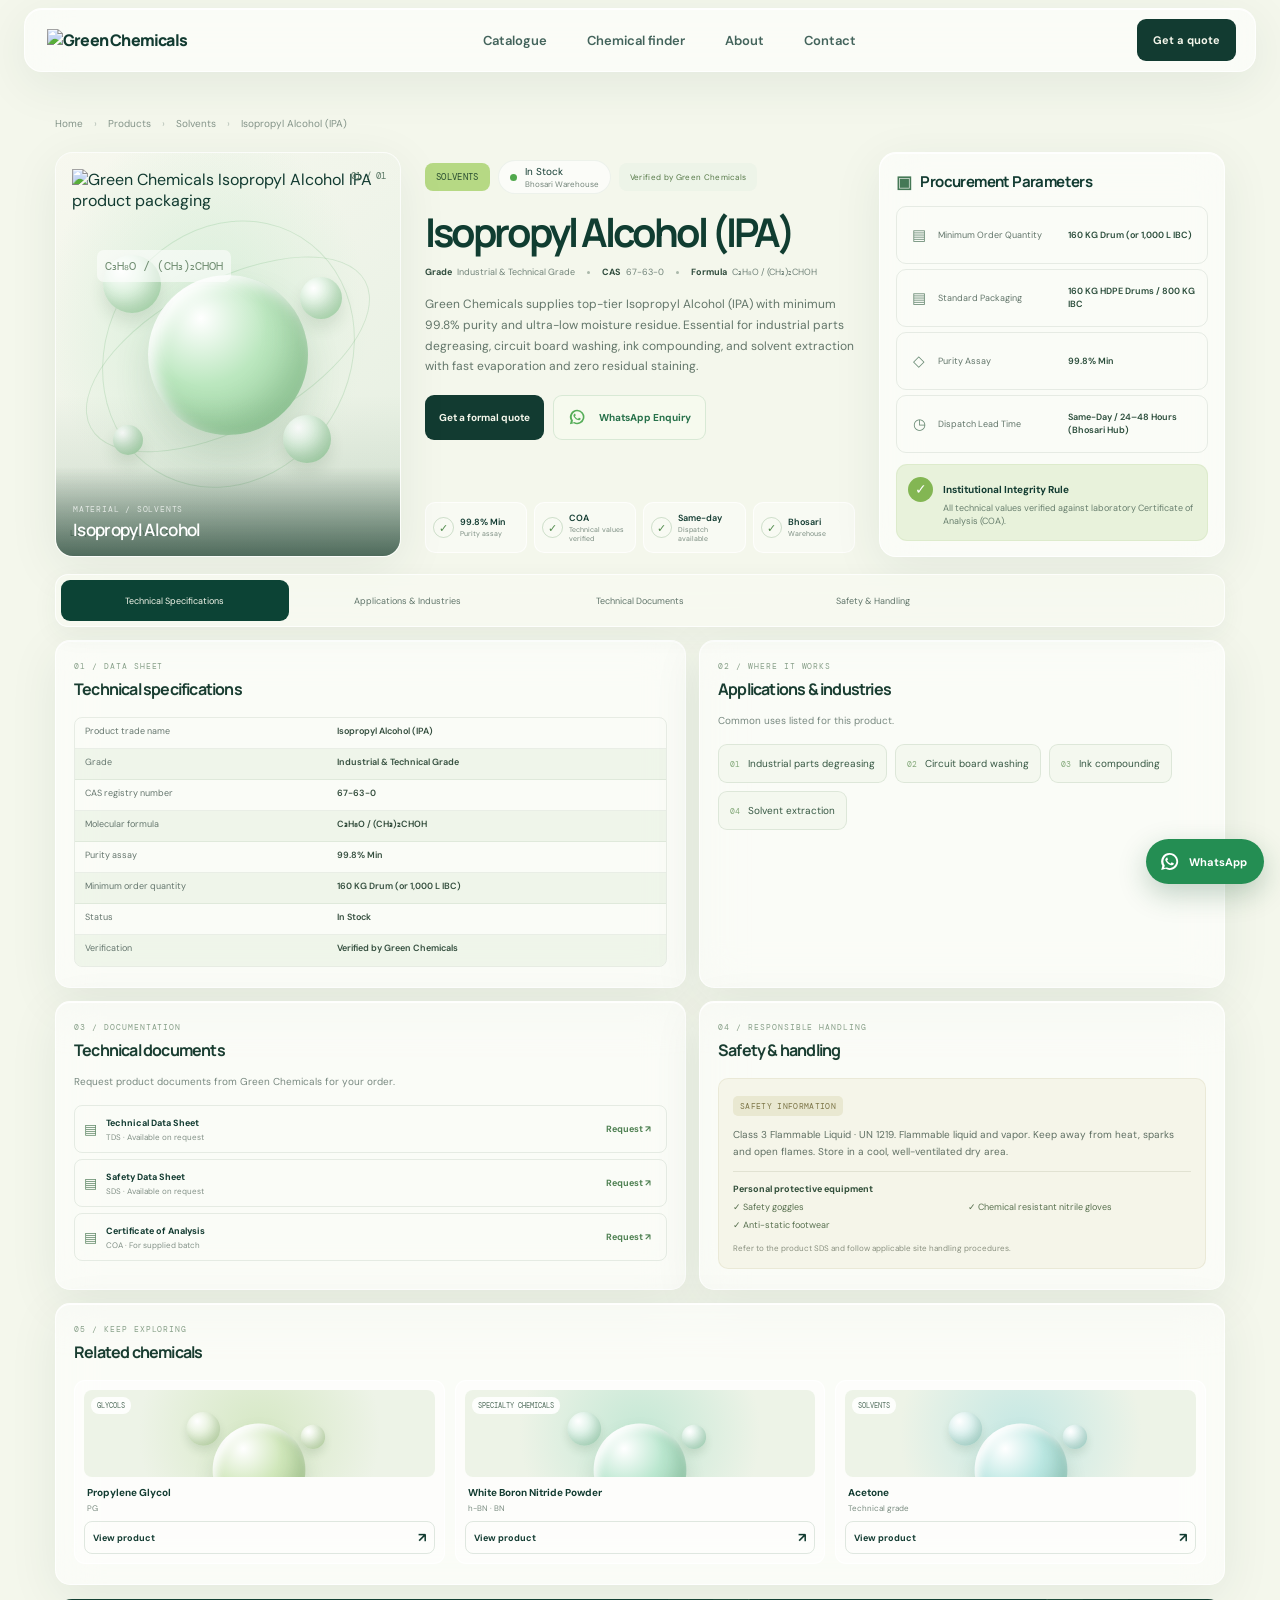
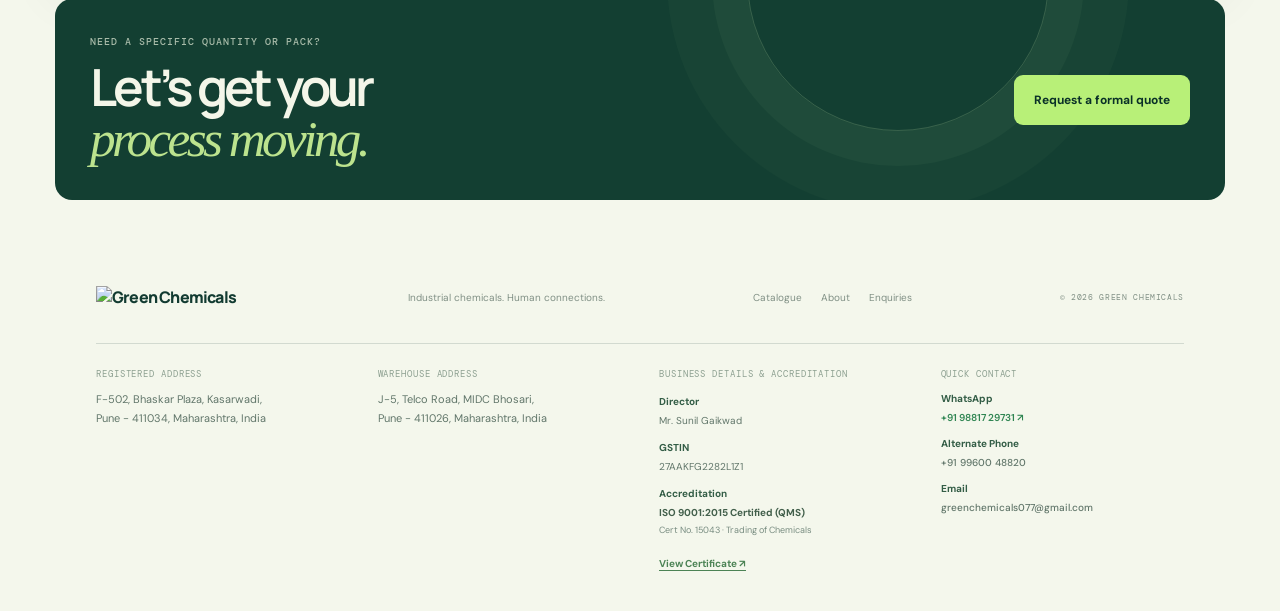
==== product.html @ 2d1a1e1d "Add files via upload" ====
<!doctype html>
<html lang="en">

<head>
  <meta charset="utf-8">
  <meta name="viewport" content="width=device-width, initial-scale=1">
  <meta name="theme-color" content="#f4f7ec">
  <meta name="color-scheme" content="light">
  <meta name="description" content="Request product specifications and a quotation from Green Chemicals.">
  <link rel="icon" type="image/png" href="assets/green-chemicals-g.png">
  <meta property="og:type" content="website">
  <meta property="og:site_name" content="Green Chemicals">
  <meta property="og:title" content="Green Chemicals — Product Details">
  <meta property="og:description" content="Request product specifications and a quotation from Green Chemicals.">
  <meta name="twitter:card" content="summary">
  <title>Green Chemicals — Product Details</title>
  <link rel="preconnect" href="https://fonts.googleapis.com">
  <link rel="preconnect" href="https://fonts.gstatic.com" crossorigin>
  <link
    href="https://fonts.googleapis.com/css2?family=DM+Mono:wght@400;500&family=DM+Sans:wght@400;500;600;700&family=Manrope:wght@400;500;600;700;800&display=swap"
    rel="stylesheet">
  <link rel="stylesheet" href="style.css?v=about-redesign-20261023">
  <link rel="stylesheet" href="product.css?v=about-redesign-20261023">
  <script src="products.js?v=product-photos-20261021" defer></script>
  <script src="script.js?v=about-redesign-20261023" defer></script>
  <script src="product-page.js?v=about-redesign-20261023" defer></script>
</head>

<body class="product-page">
  <div class="scroll-progress" aria-hidden="true"><span></span></div>
  <header class="site-header glass">
    <a class="brand" href="index.html#home" aria-label="Green Chemicals home"><img src="assets/green-chemicals-logo.png"
        alt="Green Chemicals"></a>
    <nav class="main-nav" aria-label="Main navigation"><a href="index.html#catalogue">Catalogue</a><a
        href="index.html#finder">Chemical finder</a><a href="index.html#about">About</a><a
        href="index.html#contact">Contact</a></nav>
    <button class="button button-dark nav-cta" data-quote>Get a quote </button><button class="menu-toggle"
      aria-label="Open menu" aria-expanded="false"><span></span><span></span></button>
  </header>
  <div class="nav-backdrop" hidden></div>

  <main class="product-main">
    <nav class="breadcrumbs" aria-label="Breadcrumb"><a href="index.html">Home</a><span>›</span><a
        href="index.html#catalogue">Products</a><span>›</span><span
        id="crumb-category">Chemicals</span><span>›</span><span id="crumb-name">Product</span></nav>

    <section class="product-hero" aria-labelledby="product-name">
      <div class="product-visual glass" id="product-visual">
        <div class="product-visual-glow"></div><img id="product-image" alt="Product packaging image" loading="eager" decoding="auto">
        <div class="visual-image-tag"><span class="visual-check">✓</span> GREEN CHEMICALS PRODUCT</div><span
          class="visual-index" id="visual-index">01 / 01</span>
        <div class="visual-caption"><span class="caption-kicker">MATERIAL / <span
              id="visual-category">SOLVENTS</span></span><strong id="visual-caption-name">Industrial chemical</strong>
        </div>
      </div>
      <div class="product-intro">
        <div class="product-badges"><span class="product-category" id="product-category">SOLVENTS</span><span
            class="product-status"><i></i><span id="product-status-text">In Stock</span><small
              id="product-warehouse">Bhosari Warehouse</small></span></div>
        <h1 id="product-name">Product name</h1>
        <div class="product-identifiers"><span><b>Grade</b><span id="product-grade">Available on
              request</span></span><i></i><span><b>CAS</b><span id="product-cas">Available on
              request</span></span><i></i><span><b>Formula</b><span id="product-formula">Available on
              request</span></span></div>
        <p class="product-description" id="product-description"></p>
        <div class="product-actions"><button class="button button-dark" data-quote data-quote-product>Get a formal quote
          </button><a class="button button-whatsapp" id="product-whatsapp" href="#" target="_blank"
            rel="noopener noreferrer"><svg viewBox="0 0 32 32" aria-hidden="true">
              <path
                d="M16 3.2A12.7 12.7 0 0 0 5.1 22.4L3.4 29l6.8-1.8A12.8 12.8 0 1 0 16 3.2Zm0 2.4a10.3 10.3 0 0 1 8.6 15.9 10.2 10.2 0 0 1-12.3 3.8l-.6-.3-3.9 1 1-3.8-.4-.7A10.3 10.3 0 0 1 16 5.6Zm-4.4 5.1c-.3 0-.7.1-.9.4-.3.3-1.1 1-1.1 2.4s1.1 2.7 1.3 2.9c.2.2 2.2 3.4 5.4 4.6 2.7 1 3.3.8 3.9.7.6-.1 1.9-.8 2.1-1.5.3-.7.3-1.3.2-1.5-.1-.1-.3-.2-.7-.4l-2-.9c-.3-.1-.5-.2-.8.2-.2.4-.9 1.1-1.1 1.3-.2.2-.4.3-.7.1-.4-.2-1.5-.6-2.8-1.8-1-.9-1.7-2-1.9-2.3-.2-.4 0-.5.2-.7l.5-.6c.2-.2.2-.4.4-.6.1-.2 0-.4 0-.6l-.9-2.1c-.2-.5-.5-.7-.9-.7h-.1Z" />
            </svg> WhatsApp Enquiry </a></div>
        <div class="product-highlights" id="product-highlights"></div>
      </div>
      <aside class="procurement-card glass">
        <h2><span class="card-heading-icon">▣</span> Procurement Parameters</h2>
        <div class="parameter-list">
          <div class="parameter-row"><span class="parameter-icon">▤</span><span>Minimum Order Quantity</span><strong
              id="product-moq"></strong></div>
          <div class="parameter-row"><span class="parameter-icon">▤</span><span>Standard Packaging</span><strong
              id="product-packaging-summary"></strong></div>
          <div class="parameter-row"><span class="parameter-icon">◇</span><span>Purity Assay</span><strong
              id="product-purity"></strong></div>
          <div class="parameter-row"><span class="parameter-icon">◷</span><span>Dispatch Lead Time</span><strong
              id="product-dispatch"></strong></div>
        </div>
        <div class="integrity-card"><span class="integrity-icon">✓</span>
          <div><strong>Institutional Integrity Rule</strong>
            <p id="product-integrity"></p>
          </div>
        </div>
      </aside>
    </section>

    <div class="product-highlights-mobile" id="product-highlights-mobile"></div>
    <nav class="technical-nav" aria-label="Product information sections"><a class="active"
        href="#specifications">Technical Specifications</a><a href="#applications">Applications &amp; Industries</a><a
        href="#documents">Technical Documents</a><a href="#safety">Safety &amp; Handling</a></nav>

    <div class="product-detail-grid">
      <section class="detail-panel glass" id="specifications">
        <div class="detail-title"><span>01 / DATA SHEET</span>
          <h2>Technical specifications</h2>
        </div>
        <div class="spec-table" id="spec-table"></div>
      </section>
      <section class="detail-panel glass" id="applications">
        <div class="detail-title"><span>02 / WHERE IT WORKS</span>
          <h2>Applications &amp; industries</h2>
        </div>
        <p class="detail-lead">Common uses listed for this product.</p>
        <div class="application-tags" id="product-applications"></div>
      </section>
      <section class="detail-panel glass" id="documents">
        <div class="detail-title"><span>03 / DOCUMENTATION</span>
          <h2>Technical documents</h2>
        </div>
        <p class="detail-lead">Request product documents from Green Chemicals for your order.</p>
        <div class="document-list">
          <div><span class="document-icon">▤</span><span><b>Technical Data Sheet</b><small>TDS · Available on
                request</small></span><button data-quote data-quote-product>Request ↗</button></div>
          <div><span class="document-icon">▤</span><span><b>Safety Data Sheet</b><small>SDS · Available on
                request</small></span><button data-quote data-quote-product>Request ↗</button></div>
          <div><span class="document-icon">▤</span><span><b>Certificate of Analysis</b><small>COA · For supplied
                batch</small></span><button data-quote data-quote-product>Request ↗</button></div>
        </div>
      </section>
      <section class="detail-panel safety-panel glass" id="safety">
        <div class="detail-title"><span>04 / RESPONSIBLE HANDLING</span>
          <h2>Safety &amp; handling</h2>
        </div>
        <div class="safety-content"><span class="safety-badge">SAFETY INFORMATION</span>
          <p id="product-safety"></p>
          <div id="product-ppe" class="ppe-list"></div><small>Refer to the product SDS and follow applicable site
            handling procedures.</small>
        </div>
      </section>
      <section class="related-panel glass">
        <div class="detail-title"><span>05 / KEEP EXPLORING</span>
          <h2>Related chemicals</h2>
        </div>
        <div class="related-grid" id="related-products"></div>
      </section>
    </div>
    <section class="product-final-cta">
      <div>
        <p class="eyebrow eyebrow-light">NEED A SPECIFIC QUANTITY OR PACK?</p>
        <h2>Let’s get your<br><em>process moving.</em></h2>
      </div><button class="button button-lime" data-quote data-quote-product>Request a formal quote </button>
    </section>
  </main>

  <footer class="site-footer">
    <div class="footer-top"><a class="brand" href="index.html#home" aria-label="Green Chemicals home"><img
          src="assets/green-chemicals-logo.png" alt="Green Chemicals"></a><span class="footer-line">Industrial
        chemicals. Human connections.</span>
      <div class="footer-links"><a href="index.html#catalogue">Catalogue</a><a href="index.html#about">About</a><a
          href="index.html#contact">Enquiries</a></div><span class="copyright">© 2026 GREEN CHEMICALS</span>
    </div>
    <div class="footer-details">
      <div class="footer-address-column"><span class="footer-label">REGISTERED ADDRESS</span>
        <address>F-502, Bhaskar Plaza, Kasarwadi,<br>Pune - 411034, Maharashtra, India</address>
      </div>
      <div class="footer-address-column"><span class="footer-label">WAREHOUSE ADDRESS</span>
        <address>J-5, Telco Road, MIDC Bhosari,<br>Pune - 411026, Maharashtra, India</address>
      </div>
      <div class="footer-business-column"><span class="footer-label">BUSINESS DETAILS &amp; ACCREDITATION</span>
        <div class="footer-info-group"><b>Director</b><span>Mr. Sunil Gaikwad</span></div>
        <div class="footer-info-group"><b>GSTIN</b><span>27AAKFG2282L1Z1</span></div>
        <div class="footer-info-group footer-accreditation"><b>Accreditation</b><strong>ISO 9001:2015 Certified (QMS)</strong><span>Cert No. 15043 · Trading of Chemicals</span><button type="button" class="footer-cert-link" data-view-cert>View Certificate ↗</button></div>
      </div>
      <div class="footer-contact"><span class="footer-label">QUICK CONTACT</span>
        <div class="footer-contact-list">
          <p><b>WhatsApp</b><a href="https://wa.me/919881729731" target="_blank" rel="noopener noreferrer">+91 98817 29731 ↗</a></p>
          <p><b>Alternate Phone</b><a href="tel:+919960048820">+91 99600 48820</a></p>
          <p><b>Email</b><a href="mailto:greenchemicals077@gmail.com">greenchemicals077@gmail.com</a></p>
        </div>
      </div>
    </div>
  </footer>

  <dialog class="quote-dialog glass" id="quote-dialog" aria-labelledby="dialog-title"><button class="dialog-close"
      aria-label="Close enquiry form">×</button>
    <div class="dialog-head">
      <p class="eyebrow"><span>GREEN CHEMICALS · ENQUIRY</span></p>
      <h2 id="dialog-title">Tell us what<br><em>you need.</em></h2>
      <p>Share your contact details and we’ll help with your enquiry.</p>
    </div>
    <form id="quote-form" novalidate>
      <div class="form-row">
        <label>Full name<input name="name" autocomplete="name" placeholder="Your name"></label>
        <label>Company name<input name="company" autocomplete="organization" placeholder="Company (optional)"></label>
      </div>
      <div class="form-row">
        <label><span>Phone Number <span class="required-star" aria-hidden="true">*</span></span><input id="quote-phone" name="phone" type="tel" autocomplete="tel" inputmode="tel" placeholder="+91 98765 43210" required aria-describedby="phone-error"></label>
        <label>Email Address<input id="quote-email" name="email" type="email" autocomplete="email" placeholder="you@company.com"></label>
      </div>
      <p class="field-error" id="phone-error" aria-live="polite"></p>
      <label for="quote-product">Product / Chemical Name</label>
      <select name="product" id="quote-product">
        <option value="">Choose a product (optional)</option>
        <option value="__other__">Other — write your product</option>
      </select>
      <input name="product_other" id="quote-product-other" placeholder="Enter product name" autocomplete="off" aria-label="Enter product name" hidden disabled>
      <div class="form-row">
        <label>Required quantity<input name="quantity" placeholder="e.g. 500 kg"></label>
        <label>Packaging<input name="packaging" placeholder="e.g. HDPE drum"></label>
      </div>
      <label>Delivery location<input name="location" autocomplete="address-level2" placeholder="City, state"></label>
      <label>Enquiry message<textarea name="message" rows="3" placeholder="Tell us a little about what you need (optional)"></textarea></label>
      <button class="button button-dark submit-button" type="submit">Show send options <span>→</span></button>
      <p class="form-note">Only your phone number is required. Your details stay in this form until you choose how to send them.</p>
    </form>
    <section class="quote-ready" id="quote-ready" aria-live="polite" hidden>
      <div class="quote-ready-heading"><span class="quote-ready-mark" aria-hidden="true">↗</span><div><h3 tabindex="-1">Your enquiry is prepared</h3><p>Review your message, then choose how to send it.</p></div></div>
      <textarea readonly id="enquiry-output" aria-label="Prepared enquiry message"></textarea>
      <div class="quote-send-options">
        <a class="copy-whatsapp" id="send-whatsapp" hidden target="_blank" rel="noopener noreferrer">Send via WhatsApp ↗</a>
        <a class="send-email" id="send-email">Send via Email ↗</a>
      </div>
      <p class="delivery-note">WhatsApp opens a chat with Green Chemicals and your message filled in. Email opens a draft to greenchemicals077@gmail.com. Review and press Send in the app to deliver.</p>
      <div class="quote-ready-actions"><button class="quote-edit" type="button" data-quote-edit>Edit enquiry</button><button class="copy-enquiry" id="copy-enquiry" type="button">Copy message</button></div>
      <span class="copy-confirm" aria-live="polite"></span>
      <p class="quote-delivery-error" role="alert" hidden></p>
    </section>
  </dialog>
  <div class="dialog-backdrop" hidden></div>
  <a class="whatsapp-float" data-whatsapp href="#" aria-label="Contact Green Chemicals on WhatsApp"><svg
      viewBox="0 0 32 32" aria-hidden="true">
      <path
        d="M16 3.2A12.7 12.7 0 0 0 5.1 22.4L3.4 29l6.8-1.8A12.8 12.8 0 1 0 16 3.2Zm0 2.4a10.3 10.3 0 0 1 8.6 15.9 10.2 10.2 0 0 1-12.3 3.8l-.6-.3-3.9 1 1-3.8-.4-.7A10.3 10.3 0 0 1 16 5.6Zm-4.4 5.1c-.3 0-.7.1-.9.4-.3.3-1.1 1-1.1 2.4s1.1 2.7 1.3 2.9c.2.2 2.2 3.4 5.4 4.6 2.7 1 3.3.8 3.9.7.6-.1 1.9-.8 2.1-1.5.3-.7.3-1.3.2-1.5-.1-.1-.3-.2-.7-.4l-2-.9c-.3-.1-.5-.2-.8.2-.2.4-.9 1.1-1.1 1.3-.2.2-.4.3-.7.1-.4-.2-1.5-.6-2.8-1.8-1-.9-1.7-2-1.9-2.3-.2-.4 0-.5.2-.7l.5-.6c.2-.2.2-.4.4-.6.1-.2 0-.4 0-.6l-.9-2.1c-.2-.5-.5-.7-.9-.7h-.1Z" />
    </svg><span>WhatsApp</span></a>

  <!-- ISO 9001:2015 Certificate Modal -->
  <dialog class="cert-dialog glass" id="iso-dialog" aria-labelledby="cert-dialog-title">
    <button type="button" class="dialog-close cert-close" aria-label="Close certificate modal" data-close-cert>×</button>
    <div class="cert-dialog-head">
      <div>
        <p class="eyebrow"><span>QUALITY MANAGEMENT SYSTEM</span></p>
        <h3 id="cert-dialog-title">ISO 9001:2015 Certificate</h3>
        <p>Certificate No. 15043 · Issued to GREEN CHEMICALS for Trading of Chemicals</p>
      </div>
    </div>
    <img class="cert-preview-img" src="assets/iso-9001-certificate.png" alt="Green Chemicals ISO 9001:2015 Certificate of Registration">
    <div class="cert-dialog-actions">
      <a class="button button-dark" href="assets/iso-9001-certificate.pdf" target="_blank" download="Green-Chemicals-ISO-9001-Certificate.pdf">Download Certificate PDF ↗</a>
      <button class="button button-glass cert-close" type="button" data-close-cert>Close</button>
    </div>
  </dialog>
  <div class="cert-backdrop dialog-backdrop" hidden></div>
</body>

</html>
---- style.css ----
:root{color-scheme:light;--ink:#123b31;--ink-deep:#0a3028;--leaf:#b8f078;--mint:#d8f3df;--paper:#f4f7ec;--paper-2:#eef2e5;--muted:#718178;--line:rgba(18,59,49,.15);--display:'Manrope',sans-serif;--body:'DM Sans',sans-serif;--mono:'DM Mono',monospace;--ease:cubic-bezier(.2,.75,.25,1)}
*{box-sizing:border-box}html{scroll-behavior:smooth;scroll-padding-top:90px}body{margin:0;background:var(--paper);color:var(--ink);font-family:var(--body);-webkit-font-smoothing:antialiased;overflow-x:hidden}button,a,input,textarea{font:inherit}button{color:inherit}a{color:inherit;text-decoration:none}::selection{background:#c1ee8a;color:var(--ink-deep)}.glass{background:rgba(255,255,255,.56);border:1px solid rgba(255,255,255,.8);box-shadow:0 12px 50px rgba(28,68,52,.08),inset 0 1px 0 rgba(255,255,255,.9);backdrop-filter:blur(22px);-webkit-backdrop-filter:blur(22px)}.scroll-progress{position:fixed;z-index:1000;top:0;left:0;width:100%;height:3px}.scroll-progress span{display:block;width:0;height:100%;background:#85bf56;box-shadow:0 0 12px #b8f078;transform-origin:left}
.site-header{position:fixed;z-index:100;top:14px;left:50%;transform:translateX(-50%);width:min(1320px,calc(100% - 48px));height:64px;border-radius:18px;padding:0 19px 0 22px;display:flex;align-items:center;justify-content:space-between;transition:top .35s var(--ease),background .35s}.site-header.scrolled{top:8px;background:rgba(248,250,241,.86)}.brand{display:inline-flex;align-items:center;gap:10px;font:800 16px var(--display);letter-spacing:-.8px}.brand-light{font-weight:500;opacity:.62}.brand-mark{width:23px;height:25px;display:flex;align-items:center;gap:2px;transform:skew(-14deg)}.brand-mark i{display:block;width:5px;border-radius:5px;background:#87bd59}.brand-mark i:nth-child(1){height:13px;margin-top:8px}.brand-mark i:nth-child(2){height:22px}.brand-mark i:nth-child(3){height:16px;margin-top:5px}.main-nav{display:flex;gap:8px;align-items:center;font-size:13px;font-weight:600}.main-nav a{opacity:.8;color:#153d34;padding:7px 16px;border-radius:999px;transition:all .2s var(--ease);text-decoration:none}.main-nav a:hover{opacity:1;color:#0b3d32;background:rgba(232,241,226,.45)}.main-nav a.active{opacity:1;background:#e8f1e2;color:#1d6848;font-weight:700}.button{border:0;display:inline-flex;align-items:center;justify-content:center;gap:28px;min-height:50px;padding:0 20px;border-radius:9px;font-size:12px;font-weight:700;cursor:pointer;transition:transform .25s var(--ease),box-shadow .25s,background .25s}.button:hover{transform:translateY(-3px);box-shadow:0 12px 24px rgba(8,42,32,.17)}.button span{font-size:17px;font-weight:400}.button-dark{background:var(--ink);color:#f5f7ec}.button-dark:hover{background:#194d3e}.nav-cta{min-height:42px;padding:0 16px;gap:17px;font-size:11px}.button-glass{background:rgba(255,255,255,.45);border:1px solid rgba(255,255,255,.8);backdrop-filter:blur(12px)}.button-lime{background:var(--leaf);color:var(--ink-deep)}.button-lime:hover{background:#c9f590}.menu-toggle{display:none;background:none;border:0}
.hero{position:relative;min-height:760px;height:min(890px,100svh);padding:150px max(calc((100vw - 1320px)/2),7.5vw) 56px;overflow:hidden;display:flex;align-items:center}.hero-copy{position:relative;z-index:4;width:57%;padding-bottom:24px}.eyebrow{font:500 10px var(--mono);letter-spacing:.1em;display:flex;align-items:center;gap:10px;margin:0 0 28px;color:#648073}.eyebrow>span:first-child:not(.status-dot){color:#a1b39f}.status-dot{display:inline-block;width:7px;height:7px;background:#80b84f;border-radius:50%;box-shadow:0 0 0 4px rgba(128,184,79,.15);animation:pulse 2s infinite}.hero h1{font:700 clamp(72px,10vw,146px)/.84 var(--display);letter-spacing:-.095em;margin:0 0 27px;position:relative;z-index:2}.hero h1 .headline-second{display:inline-block;margin-left:9.3vw}.hero h1 em,.section-heading h2 em,.finder h2 em,.quote-banner h2 em,.dialog-head h2 em{font-family:Georgia,serif;font-weight:400;letter-spacing:-.095em}.hero h1 em{color:#79a958}.hero-intro{font-size:15px;line-height:1.65;color:#53685c;max-width:350px;margin:0 0 26px 10vw}.hero-actions{display:flex;gap:11px;margin-left:10vw}.hero-foot{position:absolute;top:calc(100% + 44px);left:0;width:100%;display:flex;justify-content:space-between;border-top:1px solid var(--line);padding-top:13px;font:9px var(--mono);letter-spacing:.07em;color:#71867b}.hero-art{position:absolute;z-index:1;right:2.3%;top:8%;width:52%;height:90%;pointer-events:none}.hero-wash{position:absolute;border-radius:50%;filter:blur(2px);pointer-events:none}.wash-one{width:700px;height:700px;right:-2%;top:2%;background:radial-gradient(circle at 35% 35%,rgba(211,241,174,.82),rgba(202,237,214,.55) 42%,rgba(244,247,236,0) 72%)}.wash-two{width:420px;height:420px;right:23%;top:20%;background:radial-gradient(circle,rgba(246,247,205,.8),rgba(244,247,236,0) 68%);animation:breathe 7s ease-in-out infinite alternate}.orbit{position:absolute;border:1px solid rgba(36,110,74,.19);border-radius:50%;left:51%;top:48%;transform:translate(-50%,-50%) rotate(-22deg)}.orbit-a{width:490px;height:198px;animation:orbit 18s linear infinite}.orbit-b{width:410px;height:300px;transform:translate(-50%,-50%) rotate(55deg);animation:orbit 24s linear infinite reverse}.orbit-c{width:290px;height:290px;transform:translate(-50%,-50%);border-style:dashed;animation:orbit 40s linear infinite}.molecule{position:absolute;left:51%;top:48%;transform:translate(-50%,-50%);width:290px;height:290px}.atom{position:absolute;display:block;border-radius:50%;box-shadow:inset -12px -16px 28px rgba(36,92,54,.14),inset 8px 9px 16px rgba(255,255,255,.96),0 18px 35px rgba(56,110,67,.13);background:linear-gradient(135deg,rgba(255,255,255,.93),rgba(188,228,172,.61))}.atom-large{width:152px;height:152px;left:67px;top:68px;background:radial-gradient(circle at 30% 26%,#fff 0,#edf6df 24%,#a9d187 85%)}.atom-mid{width:73px;height:73px;left:0;top:8px;background:linear-gradient(140deg,#fff,#c9ebd1 80%)}.atom-small{width:47px;height:47px;right:0;bottom:27px;background:linear-gradient(135deg,#fff,#dbecad 82%)}.bond{position:absolute;height:10px;transform-origin:left center;border-radius:99px;background:linear-gradient(90deg,rgba(110,166,111,.24),rgba(255,255,255,.8),rgba(110,166,111,.15));box-shadow:0 2px 5px rgba(42,89,57,.08);z-index:-1}.bond-one{width:115px;left:53px;top:66px;transform:rotate(34deg)}.bond-two{width:112px;left:177px;top:180px;transform:rotate(-39deg)}.molecule-side{left:85%;top:29%;transform:scale(.48);opacity:.63;animation:float 8s ease-in-out infinite}.hero-glass-label{position:absolute;left:10%;bottom:18%;z-index:4;display:flex;align-items:center;gap:13px;padding:13px 17px;border-radius:13px;min-width:215px;animation:float 7s ease-in-out infinite}.label-icon{width:32px;height:32px;border-radius:10px;display:grid;place-items:center;background:#dbefc3;color:#64934e;font-size:18px}.hero-glass-label b,.hero-glass-label small{display:block}.hero-glass-label b{font-size:11px}.hero-glass-label small{font-size:10px;color:#799083;margin-top:3px}.label-arrow{margin-left:auto;font-size:17px}.hero-index{position:absolute;right:12%;bottom:13%;font:11px var(--mono)}.hero-index span{color:#91a399}.scroll-cue{position:absolute;z-index:3;bottom:0;left:7.5%;display:flex;align-items:center;gap:11px;font:9px var(--mono);letter-spacing:.08em;color:#71867b}.scroll-line{width:34px;height:1px;background:#78927f;position:relative;overflow:hidden}.scroll-line:after{content:'';position:absolute;inset:0;background:#b8f078;animation:slide 1.7s infinite}.hero-orbit-text{position:absolute;z-index:3;right:5%;top:13%;font:9px/1.8 var(--mono);letter-spacing:.14em;text-align:right;color:#7c9786;opacity:.6}
.trust-strip{min-height:140px;background:#e8eee0;display:flex;align-items:center;justify-content:space-between;padding:24px max(calc((100vw - 1320px)/2),7.5vw);gap:30px;position:relative;z-index:4}.trust-label,.trust-stat small{font:9px/1.6 var(--mono);letter-spacing:.07em}.trust-label{color:#476657}.trust-label span{color:#99aa9c}.trust-stat{display:flex;flex-direction:column;gap:4px}.trust-stat strong{font:700 26px var(--display);letter-spacing:-1.5px}.trust-stat strong span{color:#83b55d}.trust-stat small{color:#7e9385}.trust-note{font:600 17px/1.25 var(--display);color:#3f5c49;letter-spacing:-.03em;transform:none}.trust-note span,.trust-note i{font-style:normal;color:#6b9a4c;font-weight:700}
.section-pad{padding:120px max(calc((100vw - 1320px)/2),7.5vw)}.catalogue{position:relative}.section-heading{display:flex;align-items:flex-end;justify-content:space-between;gap:32px;margin-bottom:48px}.section-heading .eyebrow{margin-bottom:21px}.about-copy .eyebrow{margin:0 0 12px;font:700 14px/1.4 var(--body);letter-spacing:.015em;color:#617969}.section-heading .eyebrow span,.about-copy .eyebrow span,.finder .eyebrow span,.quote-banner .eyebrow span{color:#9bad9e}.section-heading h2,.finder h2,.quote-banner h2{font:650 clamp(50px,6vw,82px)/.93 var(--display);letter-spacing:-.075em;margin:0}.section-heading h2 em{color:#79a958}.section-aside{max-width:520px;color:#6b7c70;font-size:13.5px;line-height:1.65;margin:0 0 4px 0}.catalogue-tools{display:flex;flex-direction:column;gap:23px;margin-bottom:26px}.search-box{height:48px;max-width:440px;width:100%;border-radius:11px;display:flex;align-items:center;gap:12px;padding:0 14px;color:#829487}.search-box>span{font-size:23px;line-height:1}.search-box input{border:0;background:none;outline:none;flex:1;min-width:0;color:var(--ink);font-size:12px}.search-box input::placeholder{color:#95a49a}.search-box kbd{font:10px var(--mono);padding:4px 7px;border:1px solid var(--line);border-radius:4px}.filter-chips{display:flex;gap:7px;flex-wrap:wrap}.chip{border:1px solid var(--line);background:transparent;border-radius:99px;padding:9px 14px;font-size:10px;color:#65796e;cursor:pointer;transition:.2s}.chip:hover,.chip.active{background:var(--ink);color:#f4f7ec;border-color:var(--ink)}.chip span{color:#a6d17c;margin-left:4px}.product-grid{display:grid;grid-template-columns:repeat(4,1fr);gap:14px}.product-card{--hue:106;position:relative;min-height:310px;padding:15px 16px 16px;border-radius:14px;background:rgba(255,255,255,.62);border:1px solid rgba(255,255,255,.9);box-shadow:0 7px 25px rgba(36,65,48,.035);overflow:hidden;display:flex;flex-direction:column;transition:transform .45s var(--ease),box-shadow .4s,border-color .4s;isolation:isolate}.product-card:hover{transform:translateY(-7px) rotateX(1deg);box-shadow:0 22px 44px rgba(37,78,48,.13);border-color:rgba(146,192,119,.65)}.card-art{position:relative;flex:1;min-height:175px;margin:-2px -3px 12px;border-radius:10px;overflow:hidden;background:radial-gradient(ellipse at 46% 42%,hsl(var(--hue) 55% 89%),transparent 64%),linear-gradient(150deg,#f8f9f1,#e8f0df)}.card-art:before,.card-art:after{content:'';position:absolute;border:1px solid hsla(var(--hue),32%,52%,.21);border-radius:50%;left:50%;top:50%;transform:translate(-50%,-50%) rotate(-27deg)}.card-art:before{width:195px;height:78px}.card-art:after{width:150px;height:150px;transform:translate(-50%,-50%) rotate(24deg)}.art-orb{position:absolute;width:74px;height:74px;left:calc(50% - 37px);top:calc(50% - 37px);border-radius:50%;background:radial-gradient(circle at 34% 29%,#fff 1%,hsla(var(--hue),54%,83%,.94) 37%,hsla(var(--hue),39%,63%,.48) 100%);box-shadow:inset -9px -13px 20px rgba(40,80,51,.11),inset 7px 7px 14px rgba(255,255,255,.96),0 14px 25px hsla(var(--hue),35%,45%,.14);transition:transform .65s var(--ease)}.product-card:hover .art-orb{transform:scale(1.23) translateY(-5px)}.art-orb.orb-2{width:39px;height:39px;left:calc(50% + 28px);top:calc(50% - 52px);opacity:.72}.art-orb.orb-3{width:25px;height:25px;left:calc(50% - 51px);top:calc(50% + 31px);opacity:.65}.card-number{position:absolute;top:12px;left:13px;font:9px var(--mono);color:#82978a;z-index:2}.card-category{position:absolute;right:11px;top:11px;z-index:2;font:8px var(--mono);color:#708578;border:1px solid rgba(60,95,70,.14);background:rgba(255,255,255,.5);padding:5px 7px;border-radius:99px}.product-card h3{font:650 15px/1.2 var(--display);letter-spacing:-.04em;margin:0 0 4px}.product-card .product-alias{font:10px var(--mono);color:#84958a;margin-bottom:9px}.card-bottom{display:flex;justify-content:space-between;align-items:center}.card-supply{font-size:9px;color:#84958a}.card-quote{font-size:10px;color:#487652;font-weight:700;border:0;background:transparent;padding:8px 0 8px 8px;cursor:pointer}.card-quote span{font-size:14px;margin-left:6px}.empty-state{grid-column:1/-1;padding:60px;text-align:center;color:#738378}.catalogue-bottom{display:flex;justify-content:space-between;padding-top:22px;margin-top:20px;border-top:1px solid var(--line);font:10px var(--mono);color:#829187}.text-link{border:0;background:none;padding:0;color:#4c8355;font-weight:700;cursor:pointer}.text-link i{font-style:normal;margin-left:8px}
.finder{position:relative;overflow:hidden;background:var(--ink-deep);color:#f3f5e9;min-height:565px;padding-top:93px;padding-bottom:70px}.finder-content{position:relative;z-index:2}.eyebrow-light{color:#a8bba9}.finder-grid{display:grid;grid-template-columns:1fr 1fr;gap:12%;align-items:center}.finder h2{font-size:clamp(54px,7vw,88px)}.finder h2 em{color:var(--leaf)}.finder-lead{font-size:13px;line-height:1.65;color:#b7c8b8;max-width:315px;margin:24px 0 25px}.application-list{padding-top:15px}.mono-label{font:9px var(--mono);letter-spacing:.12em;color:#9bb19e;margin:0 0 14px}.application-list button{width:100%;display:flex;align-items:center;gap:17px;text-align:left;background:none;border:0;border-bottom:1px solid rgba(230,245,223,.16);color:#eff4e8;padding:14px 1px;font:500 15px var(--display);cursor:pointer;transition:padding .3s var(--ease),color .3s}.application-list button:hover{padding-left:11px;color:var(--leaf)}.application-list button span{font:9px var(--mono);color:#88a88b}.application-list button b{margin-left:auto;font-weight:400;font-size:17px;color:#a9bd9e}.finder-orb{position:absolute;border-radius:50%;pointer-events:none}.orb-a{width:660px;height:660px;right:-14%;top:-47%;background:radial-gradient(circle at 32% 38%,rgba(119,165,80,.28),rgba(82,136,83,.08) 45%,transparent 68%);border:1px solid rgba(190,221,175,.13);box-shadow:inset 0 0 90px rgba(158,201,126,.07)}.orb-b{width:350px;height:350px;left:-10%;bottom:-45%;border:1px solid rgba(190,221,175,.13);box-shadow:0 0 0 40px rgba(190,221,175,.025),0 0 0 90px rgba(190,221,175,.02)}.finder-bottom,.banner-footer{position:absolute;bottom:0;left:7.5%;right:7.5%;padding:14px 0;border-top:1px solid rgba(230,245,223,.17);display:flex;justify-content:space-between;font:8px var(--mono);letter-spacing:.09em;color:#9ab09d}
.about{position:relative;display:block;width:100%}.about-reveal{opacity:1;transform:none}.js-reveal-ready .about-reveal{opacity:0;transform:translateY(16px);transition:opacity .65s var(--ease),transform .65s var(--ease)}.js-reveal-ready .about-reveal.visible,.js-reveal-ready .about-reveal:focus-within{opacity:1;transform:translateY(0)}
.quote-banner{position:relative;min-height:580px;padding:90px 7.5% 65px;background:radial-gradient(ellipse at 85% 15%,rgba(142,216,98,.18),transparent 45%),radial-gradient(ellipse at 15% 85%,rgba(45,115,75,.3),transparent 52%),linear-gradient(145deg,#0e261a 0%,#153826 48%,#0b1f15 100%);color:#f8f6e9;overflow:hidden;isolation:isolate}.quote-banner .status-dot{box-shadow:0 0 0 4px rgba(162,228,102,.25)}.banner-mark{position:absolute;right:6%;top:6%;font:800 clamp(180px,26vw,380px)/.8 var(--display);letter-spacing:-.13em;color:rgba(220,243,183,.06);transform:rotate(-12deg);pointer-events:none;user-select:none}.banner-shape{position:absolute;border:1px solid rgba(239,246,221,.18);border-radius:50%;pointer-events:none}.shape-left{width:560px;height:220px;left:-4%;top:28%;transform:rotate(-28deg)}.shape-right{width:430px;height:380px;left:4%;top:14%;transform:rotate(40deg);border-style:dashed}.banner-footer{position:absolute;bottom:22px;left:7.5%;right:7.5%;display:flex;justify-content:space-between;padding-top:14px;border-top:1px solid rgba(239,246,221,.18);font:9px var(--mono);letter-spacing:.08em;color:#b4ccb8}
.site-footer{min-height:100px;padding:20px max(calc((100vw - 1320px)/2),7.5vw);display:flex;align-items:center;justify-content:space-between;gap:20px}.footer-line,.copyright,.footer-links{font-size:10px;color:#809085}.footer-links{display:flex;gap:19px}.footer-links a:hover{color:var(--ink)}.copyright{font:8px var(--mono);letter-spacing:.08em}
.quote-dialog{width:min(570px,calc(100% - 28px));max-width:none;max-height:calc(100% - 30px);border:1px solid rgba(255,255,255,.85);border-radius:22px;padding:35px 38px;background:rgba(248,250,242,.93);color:var(--ink);overflow:auto}.quote-dialog::backdrop{background:rgba(10,39,31,.43);backdrop-filter:blur(8px)}.dialog-close{position:absolute;right:17px;top:15px;border:0;background:rgba(18,59,49,.08);border-radius:50%;width:34px;height:34px;font-size:23px;cursor:pointer}.dialog-head .eyebrow{margin-bottom:14px}.dialog-head h2{font:700 46px/.93 var(--display);letter-spacing:-.07em;margin:0 0 11px}.dialog-head h2 em{color:#76a956}.dialog-head>p:last-child{font-size:12px;color:#73857a;margin:0 0 23px}.quote-dialog form label{display:flex;flex-direction:column;gap:7px;font-size:10px;font-weight:700;margin:0 0 13px}.quote-dialog input,.quote-dialog textarea{width:100%;border:1px solid rgba(31,75,54,.16);border-radius:8px;background:rgba(255,255,255,.68);padding:11px 12px;outline:none;color:var(--ink);font-size:12px;resize:vertical}.quote-dialog input:focus,.quote-dialog textarea:focus{border-color:#78aa62;box-shadow:0 0 0 3px rgba(120,170,98,.13)}.quote-dialog input::placeholder,.quote-dialog textarea::placeholder{color:#9aa79c;font-weight:400}.form-row{display:grid;grid-template-columns:1fr 1fr;gap:12px}.submit-button{width:100%;margin-top:3px}.form-note{font-size:9px;text-align:center;color:#87978b}.quote-success{padding:15px 0 5px}.success-icon{display:grid;place-items:center;width:42px;height:42px;border-radius:50%;background:#dcefc7;color:#4d8052;font-size:21px}.quote-success h3{font:700 35px/.96 var(--display);letter-spacing:-.06em;margin:16px 0 8px}.quote-success>p{font-size:12px;color:#718278}.quote-success textarea{margin:8px 0 13px;min-height:155px}.quote-success .button{width:100%}.copy-confirm{display:block;text-align:center;color:#548254;font-size:11px;margin-top:9px}
.reveal{opacity:0;transform:translateY(28px);transition:opacity .8s var(--ease),transform .8s var(--ease)}.reveal.visible{opacity:1;transform:translateY(0)}.product-card{opacity:0;transform:translateY(24px) scale(.985)}.product-card.visible{opacity:1;transform:translateY(0) scale(1)}
@keyframes pulse{50%{box-shadow:0 0 0 7px rgba(128,184,79,0)}}@keyframes breathe{to{transform:scale(1.14);opacity:.7}}@keyframes orbit{to{rotate:360deg}}@keyframes float{50%{translate:0 -13px}}@keyframes bob{50%{translate:0 -12px}}@keyframes slide{0%{transform:translateX(-110%)}55%,100%{transform:translateX(110%)}}
@media(max-width:1000px){.hero{padding-left:6%;padding-right:6%}.hero-copy{width:62%}.hero-art{right:-8%;width:55%;opacity:.82}.hero h1{font-size:clamp(70px,11vw,125px)}.hero h1 .headline-second{margin-left:6vw}.hero-intro,.hero-actions{margin-left:6vw}.section-pad{padding-left:6%;padding-right:6%}.product-grid{grid-template-columns:repeat(3,1fr)}.trust-strip{padding-left:6%;padding-right:6%}.trust-note{display:none}.about{grid-template-columns:1fr;gap:32px}.finder-bottom,.banner-footer{left:6%;right:6%}.site-footer{padding-left:6%;padding-right:6%}}
@media(max-width:700px){.about{grid-template-columns:1fr;gap:22px;padding-top:36px!important;padding-bottom:52px!important}.about-visual{height:340px;position:relative;top:auto;order:-1}.about-copy{max-width:none}.about-badges-row{grid-template-columns:1fr}.about-contact-lines{grid-template-columns:1fr}.banner-content{max-width:none}.banner-actions{align-items:stretch}.banner-actions>.button{flex:1}.button-whatsapp-banner{background:rgba(255,255,255,.1)}.footer-details{grid-template-columns:1fr}.footer-details>div{min-width:0}.footer-details p,.footer-details address{overflow-wrap:anywhere}html{scroll-padding-top:70px}#catalogue,#finder,#about,#contact{scroll-margin-top:68px}.site-header{width:calc(100% - 24px);top:8px;height:58px;padding:0 13px 0 16px;border-radius:15px}.brand{font-size:15px}.main-nav{display:none;position:absolute;top:63px;left:0;right:0;padding:17px;border-radius:15px;background:rgba(248,250,241,.95);backdrop-filter:blur(18px);box-shadow:0 15px 40px rgba(18,59,49,.12);flex-direction:column;align-items:stretch;gap:0}.main-nav.open{display:flex}.main-nav a{padding:14px 6px;border-bottom:1px solid var(--line)}.nav-cta{margin-left:auto;margin-right:12px;min-height:37px;padding:0 11px}.menu-toggle{display:flex;width:33px;height:35px;flex-direction:column;justify-content:center;gap:5px;padding:6px}.menu-toggle span{display:block;height:1.5px;width:19px;background:var(--ink)}.hero{height:auto;min-height:800px;align-items:flex-start;padding:157px 6% 75px}.hero-copy{width:100%;padding-bottom:0}.hero .eyebrow{font-size:8px;margin-bottom:20px}.hero h1{font-size:clamp(68px,15vw,103px);line-height:.88;margin-left:0}.hero h1 .headline-second{margin-left:12vw}.hero-intro{margin:21px 0 19px 12vw;font-size:13px;max-width:270px}.hero-actions{margin-left:12vw;flex-wrap:wrap}.button{min-height:47px;padding:0 14px;gap:16px;font-size:10px}.hero-art{width:100%;height:460px;right:-29%;top:40%;opacity:.67}.wash-one{right:-37%;top:29%;width:500px;height:500px}.molecule{transform:translate(-50%,-50%) scale(.78)}.orbit-a{width:380px}.orbit-b{width:320px}.orbit-c{width:230px}.hero-glass-label{left:5%;bottom:4%;transform:scale(.87);transform-origin:left bottom}.hero-index{bottom:0;right:14%}.hero-foot{top:calc(100% + 28px);font-size:7px}.hero-foot span:last-child{text-align:right}.hero-orbit-text{right:5%;top:12%;font-size:7px}.scroll-cue{left:6%;bottom:18px;font-size:7px}.trust-strip{min-height:130px;padding:19px 6%;gap:13px;flex-wrap:wrap}.trust-label{width:100%;font-size:8px}.trust-stat{flex:1}.trust-stat strong{font-size:21px}.trust-stat small{font-size:7px}.section-pad{padding:79px 6%}.section-heading{align-items:flex-start;margin-bottom:28px;gap:14px;flex-direction:column}.section-heading h2,.finder h2{font-size:59px}.section-aside{margin:0;max-width:100%;font-size:13px;line-height:1.6;color:#637669}.catalogue-tools{gap:17px}.search-box{max-width:none}.filter-chips{flex-wrap:nowrap;overflow:auto;padding-bottom:4px;margin-right:-6vw;padding-right:6vw}.chip{white-space:nowrap;padding:8px 12px;font-size:9px}.product-grid{grid-template-columns:repeat(2,minmax(0,1fr));gap:9px}.product-card{min-height:255px;padding:10px;border-radius:12px}.card-art{min-height:145px;margin:-1px -1px 9px}.card-art:before{width:155px}.card-art:after{width:117px;height:117px}.art-orb{transform:scale(.78)}.product-card:hover .art-orb{transform:scale(.95)}.product-card h3{font-size:12px}.product-card .product-alias{font-size:8px}.card-category{font-size:7px;right:7px;top:7px;padding:4px 6px}.card-number{font-size:8px;top:8px;left:8px}.card-supply{font-size:8px}.card-quote{font-size:9px}.catalogue-bottom{font-size:8px}.finder{min-height:760px;padding-top:70px}.finder-grid{grid-template-columns:1fr;gap:43px}.finder-lead{font-size:12px;margin:17px 0 20px}.application-list{padding-top:0}.application-list button{font-size:13px;padding:13px 1px}.finder-bottom,.banner-footer{font-size:7px}.about{grid-template-columns:1fr;gap:22px;padding-top:36px!important;padding-bottom:52px!important}.about-visual{height:340px;position:relative;top:auto;order:-1}.circle-back{height:280px;width:280px}.circle-front{height:205px;width:205px}.about-symbol{font-size:103px}.about-caption{left:1%;bottom:9%;font-size:9px;padding:10px 12px}.about-coord{right:8%;top:8%}.about-copy h2{font-size:clamp(42px,9vw,54px);line-height:1.0;margin-bottom:16px}.about-copy>p:not(.eyebrow){font-size:14px;line-height:1.65}.quote-banner{min-height:485px;padding:64px 6% 65px}.quote-banner h2{font-size:clamp(57px,12vw,80px)}.banner-mark{right:-12%;top:20%;font-size:210px}.shape-left{width:380px;right:-17%;top:28%}.shape-right{width:300px;height:300px;right:-2%;top:15%}.site-footer{padding:24px 6%;flex-wrap:wrap;min-height:135px}.footer-line{order:3;width:100%}.footer-links{gap:11px;font-size:9px}.copyright{font-size:7px}.quote-dialog{padding:30px 22px;border-radius:19px}.dialog-head h2{font-size:40px}.quote-dialog form label{font-size:9px}.form-row{gap:8px}}
@media(max-width:390px){.hero-actions .button{gap:9px;padding:0 11px}.nav-cta{font-size:9px}.product-grid{gap:7px}.product-card{min-height:238px}.card-art{min-height:130px}.card-quote span{margin-left:2px}.trust-strip{gap:9px}}
@media(prefers-reduced-motion:reduce){*,*:before,*:after{scroll-behavior:auto!important;animation-duration:.01ms!important;animation-iteration-count:1!important;transition-duration:.01ms!important}.reveal,.about-reveal,.product-card{opacity:1!important;transform:none!important}}
.brand img{display:block;width:180px;height:auto;max-height:41px;object-fit:contain;object-position:left center}.site-footer .brand img{width:192px;max-height:none}.about-leaf{position:absolute;z-index:1;width:111px;height:138px;object-fit:contain;right:10%;top:7%;opacity:.34;mix-blend-mode:multiply;transform:rotate(24deg);filter:saturate(.8)}.about-symbol{display:block;width:92px;height:117px;object-fit:contain;transform:none;filter:drop-shadow(0 8px 10px rgba(68,130,50,.1))}.footer-top{width:100%;display:flex;align-items:center;justify-content:space-between;gap:20px;min-height:92px}.site-footer{display:block;padding-top:17px;padding-bottom:18px}.footer-details{display:grid;grid-template-columns:repeat(4,minmax(0,1fr));gap:clamp(18px,3vw,38px);border-top:1px solid var(--line);padding:24px 0 5px}.footer-label{font:9px var(--mono);letter-spacing:.1em;color:#8da091}.footer-details address,.footer-details p{font-style:normal;font-size:11px;line-height:1.7;color:#61766a;margin:8px 0}.footer-details b{font-weight:700;color:#335d46}.footer-directory{display:inline-block;color:#4c8355;font-size:10px;font-weight:700;margin-top:4px}.whatsapp-float{position:fixed;z-index:90;right:25px;bottom:25px;display:flex;align-items:center;gap:9px;padding:12px 17px 12px 13px;border-radius:99px;background:#248e53;color:white;box-shadow:0 10px 28px rgba(24,85,47,.25);font-size:11px;font-weight:700;transition:transform .25s var(--ease),box-shadow .25s}.whatsapp-float:hover{transform:translateY(-4px);box-shadow:0 15px 32px rgba(24,85,47,.33)}.whatsapp-float svg{width:21px;height:21px;fill:currentColor}.copy-whatsapp{display:flex;align-items:center;justify-content:center;gap:7px;width:100%;margin-top:9px;border:1px solid rgba(54,143,76,.3);background:rgba(235,247,228,.75);color:#2e8050;border-radius:9px;padding:11px;font-size:11px;font-weight:700;cursor:pointer}.copy-whatsapp svg{width:17px;height:17px;fill:currentColor}
@media(max-width:700px){.brand img{width:145px;max-height:34px}.site-footer .brand img{width:152px}.footer-top{min-height:0;display:flex;flex-wrap:wrap;justify-content:space-between;gap:13px;padding:2px 0 19px}.footer-line{order:3;width:100%}.footer-details{grid-template-columns:1fr;gap:20px;padding:20px 0 0}.footer-details address,.footer-details p{font-size:10px}.about-leaf{width:83px;height:106px;right:5%;top:8%;opacity:.3}.about-symbol{width:72px;height:91px}.whatsapp-float{right:14px;bottom:max(14px,calc(env(safe-area-inset-bottom) + 14px));padding:11px 14px 11px 12px}.whatsapp-float span{font-size:10px}.quote-success .copy-whatsapp{min-height:44px}}
.brand img{width:155px;max-height:36px}.site-footer .brand img{width:164px}.about-gst{display:inline-flex;align-items:center;gap:13px;padding:8px 11px;margin:-9px 0 18px;border-radius:8px;background:rgba(229,239,218,.7);color:#446a4a;font-size:10px}.about-gst span{font:9px var(--mono);letter-spacing:.08em;color:#80967e}.about-gst strong{font:500 10px var(--mono);white-space:nowrap}.product-title-link{color:inherit}.product-title-link:hover{color:#54824f;text-decoration:underline;text-underline-offset:3px}.card-supply{min-width:0;white-space:nowrap;overflow:hidden;text-overflow:ellipsis}.button-whatsapp svg{width:18px;height:18px;fill:#55ad58;flex:none}
@media(max-width:700px){.brand img{width:130px;max-height:31px}.site-footer .brand img{width:145px}}
.product-packshot{position:absolute;z-index:1;left:50%;top:53%;width:91px;height:119px;transform:translate(-50%,-50%);border:1px solid rgba(255,255,255,.94);border-radius:19px 19px 14px 14px;background:linear-gradient(105deg,rgba(255,255,255,.98),rgba(237,244,232,.94) 36%,rgba(255,255,255,.98) 70%,rgba(221,233,215,.9));box-shadow:inset 5px 0 9px rgba(255,255,255,.95),inset -7px 0 12px rgba(47,93,58,.1),0 18px 24px rgba(35,71,43,.18);display:flex;align-items:center;justify-content:center;transition:transform .5s var(--ease)}.product-card:hover .product-packshot{transform:translate(-50%,-53%) rotate(-2deg)}.pack-cap{position:absolute;left:50%;top:-10px;transform:translateX(-50%);width:37px;height:12px;border-radius:4px 4px 2px 2px;background:linear-gradient(90deg,#164d3e,#39755a 35%,#0b4437);box-shadow:0 2px 3px #234b3c55}.pack-label{width:74px;min-height:47px;padding:8px 4px 5px;text-align:center;border-radius:4px;background:rgba(255,255,255,.9);border:1px solid rgba(70,123,71,.16);color:#184d3a;display:flex;flex-direction:column;justify-content:center;gap:4px}.pack-label b{font:700 8px/1.1 var(--display);text-transform:uppercase}.pack-label small{font:7px var(--mono);color:#728679;white-space:nowrap;overflow:hidden;text-overflow:ellipsis}.pack-volume{position:absolute;bottom:11px;right:9px;font:6px var(--mono);color:#58745e}.powder-pack{width:103px;height:117px;border-radius:8px 8px 15px 15px;clip-path:polygon(8% 0,92% 0,100% 100%,0 100%);background:linear-gradient(100deg,#f6f4e9,#fff 40%,#e9eee2);padding-top:9px}.powder-pack .pack-cap{width:90px;height:8px;top:0;border-radius:2px;background:#7b9877}.powder-pack .pack-label{width:78px}.powder-pack .pack-volume{right:0;bottom:7px;left:0;text-align:center}.finder-flow{margin-top:42px;padding:30px;border-radius:22px;border:1px solid rgba(230,245,223,.2);background:rgba(239,247,232,.07);backdrop-filter:blur(18px);-webkit-backdrop-filter:blur(18px);animation:finder-enter .45s var(--ease)}@keyframes finder-enter{from{opacity:0;transform:translateY(14px)}to{opacity:1;transform:translateY(0)}}.finder-step-head{margin-bottom:25px}.finder-step-head h3,.finder-results-head h3{font:650 clamp(28px,4vw,43px)/1 var(--display);letter-spacing:-.055em;margin:7px 0 10px}.finder-step-head>p:last-child,.finder-results-head>div>p:last-child{font-size:13px;color:#b7c8b8;margin:0}.finder-option-grid{display:grid;grid-template-columns:repeat(2,minmax(0,1fr));gap:9px}.finder-option,.finder-sector{border:1px solid rgba(230,245,223,.17);border-radius:13px;background:rgba(255,255,255,.055);color:#f1f5eb;text-align:left;cursor:pointer;transition:.2s}.finder-option{min-height:102px;padding:15px;display:flex;flex-direction:column;gap:6px}.finder-option:hover,.finder-option.selected,.finder-sector:hover,.finder-sector.selected{border-color:#a1cd77;background:rgba(167,211,125,.14)}.option-number,.finder-sector span{font:9px var(--mono);color:#a5c77c}.finder-option b{font:600 14px var(--display)}.finder-option small{font:11px/1.45 var(--display);color:#b5c6b5}.finder-sector-grid{display:grid;grid-template-columns:repeat(3,1fr);gap:9px}.finder-sector{min-height:65px;padding:14px;display:flex;align-items:center;gap:10px;font:500 12px var(--display)}.finder-sector b{margin-left:auto;color:#a5c77c;font-weight:400}.finder-controls{display:flex;align-items:center;justify-content:space-between;gap:15px;margin-top:23px}.finder-controls>span{font:10px var(--mono);color:#b4c5b4}.finder-controls .button:disabled{opacity:.38;cursor:not-allowed}.finder-back{padding:11px 0;border:0;background:none;color:#c3d3c2;font:11px var(--display);cursor:pointer}.finder-fields{display:grid;grid-template-columns:1fr 1fr;gap:16px}.finder-fields label{font:9px var(--mono);letter-spacing:.06em;color:#acc2ae}.quantity-control{display:flex;gap:8px;margin-top:9px}.finder-fields input,.finder-fields select{height:48px;border:1px solid rgba(230,245,223,.19);border-radius:9px;background:rgba(255,255,255,.08);color:#f2f6eb;padding:0 13px;font:13px var(--display);outline:none}.quantity-control input{width:50%;}.quantity-control select{flex:1}.finder-location{display:block;width:100%;margin-top:9px}.finder-fields select option{color:#183c32}.finder-results-head{display:flex;justify-content:space-between;align-items:flex-start;gap:20px;margin-bottom:22px}.recommendation-grid{display:grid;grid-template-columns:repeat(2,1fr);gap:10px}.recommendation-card{padding:18px;border-radius:13px;background:rgba(245,249,239,.96);color:#173e32}.recommendation-meta{display:flex;justify-content:space-between;gap:10px;font:8px var(--mono);letter-spacing:.04em;color:#588055}.recommendation-meta i{font-style:normal;color:#768779;text-align:right}.recommendation-card h4{font:650 20px/1.1 var(--display);letter-spacing:-.035em;margin:13px 0 8px}.recommendation-cas{font-size:10px;font-weight:600;color:#496b55}.recommendation-card>p:last-of-type{font-size:11px;line-height:1.5;color:#65766a;min-height:34px}.recommendation-card>div{display:flex;gap:18px;align-items:center;margin-top:15px}.recommendation-card button,.recommendation-card a{border:0;background:none;padding:0;color:#155740;font:700 11px var(--display);text-decoration:none;cursor:pointer}.finder-custom{display:flex;justify-content:space-between;align-items:center;gap:20px;margin-top:14px;padding:17px;border:1px solid rgba(230,245,223,.18);border-radius:12px}.finder-custom span{display:grid;gap:5px}.finder-custom b{font:600 12px var(--display)}.finder-custom small{font-size:10px;color:#b7c8b8}.finder-custom a{color:#b6e17d;font:600 11px var(--display);white-space:nowrap;text-decoration:none}.finder-results-head .mono-label{margin-bottom:12px;font-size:8px}
@media(max-width:700px){.product-packshot{width:76px;height:101px}.powder-pack{width:88px;height:100px}.pack-label{width:64px;min-height:41px}.pack-label b{font-size:7px}.finder-flow{padding:20px 15px;margin-top:27px}.finder-option-grid,.finder-fields,.recommendation-grid{grid-template-columns:1fr}.finder-option{min-height:85px}.finder-sector-grid{grid-template-columns:repeat(2,1fr)}.finder-sector{font-size:10px;padding:12px 9px}.finder-results-head{display:block}.finder-results-head>.finder-back{margin-top:12px}.finder-custom{align-items:flex-start;flex-direction:column}.finder-controls{align-items:flex-start}.finder-controls .button{font-size:9px;padding:0 12px;gap:8px}.finder-controls>span{max-width:120px}.finder-step-head h3,.finder-results-head h3{font-size:30px}}
.hero-line{display:block;white-space:nowrap}.hero-intro{max-width:460px}
/* Keep catalogue product names, aliases and actions aligned even when a name wraps. */
.product-card h3{min-height:2.4em;display:flex;align-items:flex-end}.product-card .product-alias{min-height:1.2em}.product-card .card-bottom{margin-top:auto}

/* Product photography in catalogue cards */
.card-art:before,.card-art:after{display:none}.card-product-image{position:absolute;inset:0;width:100%;height:100%;object-fit:cover;display:block}.product-card-hitarea{position:absolute;inset:0;z-index:6;border-radius:inherit;cursor:pointer}.card-art,.product-card h3,.product-alias,.product-card .card-bottom{position:relative;z-index:7}.card-number,.card-category{z-index:3}.card-number{padding:5px 7px;border-radius:5px;background:rgba(255,255,255,.82);backdrop-filter:blur(8px)}.card-category{background:rgba(255,255,255,.84);backdrop-filter:blur(8px)}

/* Preserve the supplied wide logo proportions in the header and footer. */
.brand img{max-height:58px}.site-footer .brand img{max-height:none}@media(max-width:700px){.brand img{max-height:45px}}

/* Enquiry form product selection and required phone indicator. */
.quote-dialog select{width:100%;border:1px solid rgba(31,75,54,.16);border-radius:8px;background:rgba(255,255,255,.68);padding:11px 12px;outline:none;color:var(--ink);font-size:12px}.quote-dialog select:focus{border-color:#78aa62;box-shadow:0 0 0 3px rgba(120,170,98,.13)}.quote-dialog select option{color:var(--ink)}.quote-dialog .required-star{display:inline;color:#b44234;font-weight:800;margin-left:2px}.quote-dialog form label .required-star{display:inline;align-self:flex-start}

/* Straightened elements & logo */
.about-symbol{transform:none !important}
.trust-note{font-style:normal !important;transform:none !important}
.trust-note i,.trust-note span{font-style:normal !important}
.ring-text{display:none !important}

/* =========================================================
   ABOUT SECTION — REDESIGNED TO CLOSELY MATCH REFERENCE
   Ivory background, deep forest green typography,
   editorial layout with Leadership & Quality/Tax cards.
   ========================================================= */
#about {
  position: relative;
  background-color: #F8F9F2;
  background-image: 
    radial-gradient(ellipse 700px 420px at 15% 20%, rgba(232, 241, 226, 0.65) 0%, transparent 60%),
    radial-gradient(ellipse 600px 380px at 85% 75%, rgba(232, 241, 226, 0.45) 0%, transparent 55%),
    linear-gradient(180deg, #F8F9F2 0%, #FAFAF4 45%, #F4F7EE 100%);
  overflow: hidden;
  padding: clamp(64px, 7vw, 104px) max(calc((100vw - 1280px)/2), 5vw) clamp(72px, 7.5vw, 112px);
  scroll-margin-top: 80px;
}

#catalogue, #finder, #about, #contact {
  scroll-margin-top: 80px;
}

.about-container {
  display: grid;
  grid-template-columns: 44% 56%;
  gap: clamp(40px, 4.8vw, 64px);
  align-items: center;
  max-width: 1280px;
  margin: 0 auto;
  position: relative;
  z-index: 2;
}

/* --- Left Column: About Hero --- */
.about-hero-col {
  position: relative;
  display: flex;
  flex-direction: column;
  justify-content: center;
  z-index: 3;
}

.about-hero-content {
  position: relative;
  z-index: 4;
  max-width: 500px;
}

/* Eyebrow badge */
.about-eyebrow-pill {
  display: inline-flex;
  align-items: center;
  gap: 8px;
  padding: 5px 14px;
  border-radius: 999px;
  background: #E8F1E2;
  color: #1D6848;
  font: 700 11px/1.1 var(--mono);
  letter-spacing: 0.1em;
  text-transform: uppercase;
  margin-bottom: 22px;
  box-shadow: 0 1px 3px rgba(29, 104, 72, 0.04);
}

.about-eyebrow-pill .eyebrow-dot {
  width: 6px;
  height: 6px;
  border-radius: 50%;
  background: #1D6848;
  display: inline-block;
  box-shadow: 0 0 0 2px rgba(29, 104, 72, 0.2);
}

/* Main headline */
.about-headline {
  margin: 0 0 22px;
  display: flex;
  flex-direction: column;
  gap: 0;
  line-height: 0.95;
}

.about-headline .headline-sans {
  font-family: 'Plus Jakarta Sans', 'Manrope', -apple-system, sans-serif;
  font-weight: 800;
  font-size: clamp(52px, 5.2vw, 78px);
  letter-spacing: -0.04em;
  color: #0B3D32;
  display: block;
}

.about-headline .headline-serif {
  font-family: 'Playfair Display', Georgia, serif;
  font-style: italic;
  font-weight: 400;
  font-size: clamp(58px, 5.8vw, 86px);
  letter-spacing: -0.025em;
  color: #0B3D32;
  display: block;
  margin-top: -2px;
}

/* Supporting text */
.about-lead {
  font-family: var(--body);
  font-weight: 500;
  font-size: clamp(16px, 1.15vw, 18px);
  line-height: 1.5;
  color: #153D34;
  margin: 0 0 20px;
  max-width: 480px;
}

.about-divider {
  width: 48px;
  height: 2.5px;
  background: #1D6848;
  border-radius: 2px;
  margin: 0 0 20px;
}

.about-secondary {
  font-family: var(--body);
  font-size: clamp(13.5px, 0.95vw, 14.5px);
  line-height: 1.62;
  color: #6F817A;
  margin: 0 0 28px;
  max-width: 480px;
}

/* CTA buttons */
.about-cta-row {
  display: flex;
  align-items: center;
  gap: 14px;
  flex-wrap: wrap;
}

.about-btn-primary {
  display: inline-flex;
  align-items: center;
  justify-content: center;
  gap: 12px;
  background: #0B3D32;
  color: #FFFFFF;
  border: 1px solid #0B3D32;
  border-radius: 12px;
  padding: 13px 24px;
  font-family: var(--body);
  font-size: 13.5px;
  font-weight: 600;
  text-decoration: none;
  cursor: pointer;
  transition: all 0.25s var(--ease);
  box-shadow: 0 4px 14px rgba(11, 61, 50, 0.16);
}

.about-btn-primary:hover {
  background: #145546;
  border-color: #145546;
  transform: translateY(-2px);
  box-shadow: 0 8px 22px rgba(11, 61, 50, 0.22);
}

.about-btn-primary .btn-arrow {
  font-size: 15px;
  transition: transform 0.2s var(--ease);
  display: inline-block;
}

.about-btn-primary:hover .btn-arrow {
  transform: translate(2px, -2px);
}

.about-btn-secondary {
  display: inline-flex;
  align-items: center;
  justify-content: center;
  gap: 12px;
  background: rgba(255, 255, 255, 0.85);
  color: #0B3D32;
  border: 1px solid #D2E0CC;
  border-radius: 12px;
  padding: 13px 24px;
  font-family: var(--body);
  font-size: 13.5px;
  font-weight: 600;
  text-decoration: none;
  cursor: pointer;
  transition: all 0.25s var(--ease);
}

.about-btn-secondary:hover {
  background: #FFFFFF;
  border-color: #BACAB1;
  transform: translateY(-2px);
  box-shadow: 0 6px 18px rgba(11, 61, 50, 0.08);
}

.about-btn-secondary .btn-arrow {
  font-size: 14px;
  transition: transform 0.2s var(--ease);
  display: inline-block;
}

.about-btn-secondary:hover .btn-arrow {
  transform: translateY(2px);
}

/* Lower-Left Ambient Decorative Artwork */
.about-ambient-decor {
  position: absolute;
  left: 0;
  bottom: 0;
  width: 540px;
  max-width: 46vw;
  height: 380px;
  pointer-events: none;
  overflow: visible;
  isolation: isolate;
  z-index: 1;
}

.ambient-glow-mesh {
  position: absolute;
  left: -40px;
  bottom: -40px;
  width: 500px;
  height: 380px;
  border-radius: 50%;
  background: radial-gradient(ellipse at 30% 70%, rgba(188, 235, 168, 0.42) 0%, rgba(212, 244, 202, 0.22) 42%, transparent 70%);
  filter: blur(40px);
  z-index: 1;
  pointer-events: none;
}

.about-flask-img {
  position: absolute;
  left: -15px;
  bottom: -15px;
  width: 330px;
  max-width: 90%;
  height: auto;
  object-fit: contain;
  mix-blend-mode: multiply;
  pointer-events: none;
  z-index: 2;
  opacity: 0.95;
  filter: contrast(1.05) saturate(1.1);
}

.ambient-curves-svg {
  position: absolute;
  left: 0;
  bottom: 0;
  width: 680px;
  max-width: 52vw;
  height: 300px;
  overflow: visible;
  z-index: 2;
  pointer-events: none;
  opacity: 0.85;
}

/* 3D Glass Bubbles / Spheres */
.glass-bubble {
  position: absolute;
  border-radius: 50%;
  z-index: 3;
  pointer-events: none;
  backdrop-filter: blur(5px);
  -webkit-backdrop-filter: blur(5px);
  border: 1px solid rgba(255, 255, 255, 0.72);
}

.bubble-sheen {
  position: absolute;
  inset: 5px;
  border-radius: 50%;
  border: 1.5px solid rgba(255, 255, 255, 0.65);
  mask-image: linear-gradient(135deg, black 25%, transparent 65%);
  -webkit-mask-image: linear-gradient(135deg, black 25%, transparent 65%);
}

.bubble-highlight {
  position: absolute;
  border-radius: 50%;
  background: radial-gradient(ellipse at center, rgba(255, 255, 255, 0.98) 0%, rgba(255, 255, 255, 0) 70%);
}

.bubble-large {
  width: 82px;
  height: 82px;
  left: 240px;
  bottom: 30px;
  background: radial-gradient(circle at 34% 28%, rgba(255, 255, 255, 0.96) 0%, rgba(230, 245, 222, 0.65) 32%, rgba(192, 226, 178, 0.38) 72%, rgba(162, 208, 146, 0.52) 100%);
  box-shadow: inset -8px -10px 18px rgba(45, 95, 60, 0.12), inset 6px 7px 14px rgba(255, 255, 255, 0.92), 0 12px 28px rgba(35, 80, 50, 0.08);
  animation: float-slow 7s ease-in-out infinite alternate;
}

.bubble-large .bubble-highlight {
  width: 24px;
  height: 14px;
  left: 14px;
  top: 10px;
  transform: rotate(-30deg);
}

.bubble-medium {
  width: 54px;
  height: 54px;
  left: 180px;
  bottom: 85px;
  background: radial-gradient(circle at 34% 28%, rgba(255, 255, 255, 0.92) 0%, rgba(228, 244, 220, 0.6) 35%, rgba(188, 224, 174, 0.32) 75%, rgba(154, 202, 138, 0.48) 100%);
  box-shadow: inset -5px -6px 12px rgba(45, 95, 60, 0.1), inset 4px 5px 10px rgba(255, 255, 255, 0.88), 0 10px 20px rgba(35, 80, 50, 0.06);
  animation: float-slow 8.5s ease-in-out 0.8s infinite alternate-reverse;
}

.bubble-medium .bubble-highlight {
  width: 16px;
  height: 10px;
  left: 9px;
  top: 7px;
  transform: rotate(-30deg);
}

.bubble-small {
  width: 32px;
  height: 32px;
  left: 335px;
  bottom: 50px;
  background: radial-gradient(circle at 34% 28%, rgba(255, 255, 255, 0.92) 0%, rgba(228, 244, 220, 0.55) 40%, rgba(188, 224, 174, 0.3) 80%, rgba(154, 202, 138, 0.45) 100%);
  box-shadow: inset -3px -4px 8px rgba(45, 95, 60, 0.08), inset 3px 4px 8px rgba(255, 255, 255, 0.85), 0 6px 14px rgba(35, 80, 50, 0.05);
  animation: float-slow 6.5s ease-in-out 1.5s infinite alternate;
}

.bubble-small .bubble-highlight {
  width: 10px;
  height: 6px;
  left: 5px;
  top: 4px;
  transform: rotate(-30deg);
}

@keyframes float-slow {
  0% { transform: translateY(0); }
  100% { transform: translateY(-10px); }
}

/* --- Right Column: 2 Information Cards Stacked Vertically --- */
.about-cards-col {
  display: flex;
  flex-direction: column;
  gap: 20px;
  width: 100%;
}

.about-card {
  position: relative;
  background: #FFFFFF;
  border: 1px solid #E1EBDD;
  border-radius: 22px;
  padding: 24px 28px;
  box-shadow: 0 4px 20px rgba(11, 61, 50, 0.035);
  transition: transform 0.35s var(--ease), box-shadow 0.35s var(--ease), border-color 0.3s;
  isolation: isolate;
}

.about-card:hover {
  transform: translateY(-3px);
  box-shadow: 0 14px 34px rgba(11, 61, 50, 0.07);
  border-color: #C8D8C0;
}

/* Card Header Row */
.card-top-row {
  display: flex;
  align-items: center;
  justify-content: space-between;
  margin-bottom: 18px;
  gap: 12px;
}

.card-step-label {
  font: 700 11px/1 var(--mono);
  letter-spacing: 0.1em;
  color: #6F817A;
  text-transform: uppercase;
}

.card-meta-text {
  font: 700 11px/1 var(--mono);
  letter-spacing: 0.1em;
  color: #6F817A;
  text-transform: uppercase;
}

/* Badges */
.verified-pill {
  display: inline-flex;
  align-items: center;
  gap: 6px;
  padding: 4px 10px;
  border-radius: 999px;
  background: #E8F1E2;
  color: #1D6848;
  font: 700 11px/1 var(--mono);
  letter-spacing: 0.08em;
}

.verified-check {
  display: inline-flex;
  align-items: center;
  justify-content: center;
}

/* Outline Icon Squircle */
.icon-squircle {
  width: 52px;
  height: 52px;
  border-radius: 16px;
  background: #E8F1E2;
  color: #1D6848;
  display: grid;
  place-items: center;
  flex-shrink: 0;
}

/* Card 01 — Leadership Content */
.leader-content-row {
  display: flex;
  align-items: flex-start;
  gap: 20px;
}

.leader-info {
  display: flex;
  flex-direction: column;
}

.leader-name {
  margin: 0 0 3px;
  font-family: 'Plus Jakarta Sans', var(--display);
  font-size: 21px;
  font-weight: 700;
  color: #0B3D32;
  letter-spacing: -0.02em;
  line-height: 1.25;
}

.leader-designation {
  font-family: var(--body);
  font-size: 14px;
  font-weight: 600;
  color: #1D6848;
  margin-bottom: 6px;
}

.leader-desc {
  margin: 0;
  font-family: var(--body);
  font-size: 13.5px;
  line-height: 1.5;
  color: #6F817A;
}

/* Card 02 — Quality & Tax Content */
.cert-inner-box {
  background: #F8FAF6;
  border: 1px solid #E1EBDD;
  border-radius: 16px;
  padding: 18px 20px;
}

.cert-box-row {
  display: flex;
  align-items: flex-start;
  gap: 16px;
}

.cert-box-text {
  display: flex;
  flex-direction: column;
}

.cert-title {
  margin: 0 0 3px;
  font-family: 'Plus Jakarta Sans', var(--body);
  font-size: 16.5px;
  font-weight: 700;
  color: #0B3D32;
  letter-spacing: -0.015em;
}

.cert-subtitle {
  margin: 0 0 3px;
  font-family: var(--body);
  font-size: 13px;
  color: #6F817A;
  line-height: 1.45;
}

.cert-number {
  margin: 0 0 12px;
  font-family: var(--mono);
  font-size: 12px;
  color: #6F817A;
}

.cert-view-btn {
  display: inline-flex;
  align-items: center;
  gap: 8px;
  width: fit-content;
  background: #FFFFFF;
  border: 1px solid #D2E0CC;
  border-radius: 999px;
  padding: 7px 18px;
  font-family: var(--body);
  font-size: 12.5px;
  font-weight: 600;
  color: #0B3D32;
  cursor: pointer;
  box-shadow: 0 1px 4px rgba(11, 61, 50, 0.04);
  transition: all 0.2s var(--ease);
}

.cert-view-btn:hover {
  background: #E8F1E2;
  border-color: #B5CCA8;
  transform: translateY(-1px);
  box-shadow: 0 3px 8px rgba(11, 61, 50, 0.08);
}

.cert-view-btn .btn-arrow {
  font-size: 13px;
  transition: transform 0.2s;
}

.cert-view-btn:hover .btn-arrow {
  transform: translate(2px, -2px);
}

/* GST Row */
.gst-inner-row {
  margin-top: 12px;
  background: #FFFFFF;
  border: 1px solid #E1EBDD;
  border-radius: 14px;
  padding: 13px 20px;
  display: flex;
  align-items: center;
  justify-content: space-between;
}

.gst-text-col {
  display: flex;
  flex-direction: column;
}

.gst-label {
  font: 700 10px/1 var(--mono);
  letter-spacing: 0.1em;
  color: #6F817A;
  display: block;
  margin-bottom: 3px;
}

.gst-value {
  font: 700 17px/1.2 var(--mono);
  letter-spacing: 0.04em;
  color: #0B3D32;
}

.gst-copy-btn {
  background: none;
  border: none;
  padding: 7px;
  border-radius: 8px;
  color: #6F817A;
  cursor: pointer;
  display: grid;
  place-items: center;
  transition: all 0.2s;
}

.gst-copy-btn:hover {
  color: #1D6848;
  background: #E8F1E2;
}

.gst-copy-btn.copied {
  color: #1D6848;
  transform: scale(1.15);
}

/* =========================================================
   CONTACT COMMAND CENTER & HUB (#contact)
   ========================================================= */
.contact-hub-wrapper{position:relative;z-index:3;display:grid;grid-template-columns:1.02fr .98fr;gap:clamp(36px,5vw,72px);align-items:start}
.contact-hub-intro{display:flex;flex-direction:column}
.contact-hub-intro h2{font:650 clamp(48px,5.8vw,82px)/.93 var(--display);letter-spacing:-.07em;margin:0 0 18px;color:#f8faf2}
.contact-hub-intro h2 em{color:#bdf082;font-style:italic}
/* Contact Brand Emblem (Left Side) */
.contact-brand-emblem{position:relative;display:flex;align-items:center;justify-content:flex-start;margin-top:24px;width:100%;max-width:340px;height:290px}
.emblem-ambient{position:absolute;width:320px;height:320px;border-radius:50%;background:radial-gradient(circle,rgba(193,245,134,.22) 0%,rgba(125,205,85,.08) 50%,transparent 70%);filter:blur(32px);pointer-events:none;animation:breathe 6s ease-in-out infinite alternate}
.emblem-symbol{position:relative;width:250px;height:250px;background:linear-gradient(135deg,rgba(215,250,155,.88) 0%,rgba(142,216,98,.72) 55%,rgba(65,155,80,.48) 100%);-webkit-mask:url('assets/green-chemicals-contact-mark.png') center/contain no-repeat;mask:url('assets/green-chemicals-contact-mark.png') center/contain no-repeat;filter:drop-shadow(0 14px 34px rgba(60,140,50,.35));transition:transform .4s var(--ease),filter .4s var(--ease)}
.contact-brand-emblem:hover .emblem-symbol{transform:scale(1.05) rotate(-2deg);filter:drop-shadow(0 18px 42px rgba(120,210,80,.48))}

/* Contact Command Cards (Right Column) */
.contact-hub-cards{display:flex;flex-direction:column;gap:14px;position:relative;z-index:4}
.contact-command-card{padding:20px;border-radius:18px;background:rgba(15,41,29,.68);border:1px solid rgba(215,245,190,.16);box-shadow:0 18px 45px rgba(5,18,12,.28);backdrop-filter:blur(22px);-webkit-backdrop-filter:blur(22px);transition:transform .35s var(--ease),border-color .35s,box-shadow .35s}
.contact-command-card:hover{transform:translateY(-4px);border-color:rgba(190,240,135,.38);box-shadow:0 24px 50px rgba(5,18,12,.38)}

.command-card-head{display:flex;align-items:center;justify-content:space-between;margin-bottom:14px;padding-bottom:10px;border-bottom:1px solid rgba(220,245,200,.1)}
.command-badge{font:700 9.5px/1.2 var(--mono);letter-spacing:.09em;color:#b2e482}
.command-chip{font:700 8.5px var(--mono);color:#94b89b;padding:3px 7px;border-radius:99px;background:rgba(255,255,255,.07)}
.command-status-dot{display:inline-flex;align-items:center;gap:6px;font:700 9px var(--mono);color:#a5ea79}
.dot-radar{width:6px;height:6px;border-radius:50%;background:#8be04e;box-shadow:0 0 0 3px rgba(139,224,78,.25);animation:radar-pulse 2s infinite}

.command-body{display:flex;flex-direction:column;gap:10px}
.command-hotline-item{display:flex;align-items:center;justify-content:space-between;gap:12px;padding:9px 12px;border-radius:10px;background:rgba(255,255,255,.05);border:1px solid rgba(255,255,255,.06)}
.hotline-info{display:flex;flex-direction:column;gap:2px}
.hotline-label{font:9px var(--mono);letter-spacing:.04em;color:#9bb2a0}
.hotline-number{font:700 15px/1.2 var(--body);color:#f2f7eb;text-decoration:none;transition:color .2s}
.hotline-number:hover{color:#bdf082}
.hotline-actions{display:flex;gap:7px}
.command-mini-btn{display:inline-flex;align-items:center;justify-content:center;padding:5px 11px;border-radius:6px;font:700 10px var(--body);background:rgba(255,255,255,.1);border:1px solid rgba(255,255,255,.14);color:#eef6ea;text-decoration:none;cursor:pointer;transition:all .2s ease}
.command-mini-btn:hover{background:rgba(255,255,255,.2);color:#fff;border-color:rgba(189,240,130,.4);transform:translateY(-1px)}
.command-mini-btn.whatsapp-mini{background:#22884c;border-color:#2ea85f;color:#fff}
.command-mini-btn.whatsapp-mini:hover{background:#2bb364}

.email-command-box{display:flex;align-items:center;justify-content:space-between;gap:14px;padding:11px 13px;border-radius:10px;background:rgba(255,255,255,.05);border:1px solid rgba(255,255,255,.06);flex-wrap:wrap}
.email-meta{display:flex;flex-direction:column;gap:3px;min-width:0}
.email-address-link{font:700 14px/1.3 var(--mono);color:#c1f586;text-decoration:none;overflow-wrap:anywhere;transition:color .2s}
.email-address-link:hover{color:#e6ffb8;text-decoration:underline}
.email-note{margin:0;font-size:10.5px;color:#a0b8a5}
.email-actions{display:flex;gap:7px}

.facility-grid{display:grid;grid-template-columns:1fr 1fr;gap:9px}
.facility-item{display:flex;flex-direction:column;gap:4px;padding:10px 12px;border-radius:10px;background:rgba(255,255,255,.05);border:1px solid rgba(255,255,255,.06)}
.facility-title{display:flex;align-items:center;justify-content:space-between;gap:6px}
.facility-title strong{font:700 11px/1.3 var(--body);color:#f2f7eb}
.facility-map-link{font:700 10px var(--body);color:#b3ec79;text-decoration:none}
.facility-map-link:hover{text-decoration:underline;color:#d5fca8}
.facility-item address{font-style:normal;font-size:11px;line-height:1.5;color:#b1c4b4;margin:0}

.command-hours{display:flex;align-items:center;gap:9px;padding:9px 12px;border-radius:8px;background:rgba(189,240,130,.08);border:1px solid rgba(189,240,130,.15);font:11px/1.4 var(--body);color:#d7ebd8}
.command-hours b{color:#bdf082}
.hours-icon{font-size:13px}

/* Floating Site Toast */
.site-toast{position:fixed;bottom:28px;left:50%;transform:translateX(-50%) translateY(30px) scale(.95);opacity:0;pointer-events:none;z-index:9999;background:#0d291c;color:#e8f7dc;border:1px solid rgba(139,224,78,.45);box-shadow:0 15px 40px rgba(0,0,0,.4),0 0 24px rgba(139,224,78,.25);padding:10px 22px;border-radius:99px;font:700 12px/1.4 var(--body);letter-spacing:.02em;display:flex;align-items:center;gap:8px;transition:opacity .3s cubic-bezier(.16,1,.3,1),transform .3s cubic-bezier(.16,1,.3,1)}
.site-toast.visible{opacity:1;pointer-events:auto;transform:translateX(-50%) translateY(0) scale(1)}

@keyframes radar-pulse{0%{box-shadow:0 0 0 0 rgba(139,224,78,.7)}70%{box-shadow:0 0 0 7px rgba(139,224,78,0)}100%{box-shadow:0 0 0 0 rgba(139,224,78,0)}}

/* Responsive About information and four-column footer. */
.footer-details{align-items:start}
.footer-details>div{min-width:0}
.footer-details .footer-label{display:block;line-height:1.5;min-height:1.5em}
.footer-details address{overflow-wrap:anywhere}
.footer-business-column{display:grid;align-content:start;gap:12px}
.footer-info-group{display:grid;gap:4px;min-width:0;font-size:10px;line-height:1.5;color:#61766a}
.footer-info-group>b,.footer-contact-list b{font-size:10px;color:#335d46}
.footer-accreditation strong,.footer-accreditation>span{display:block;line-height:1.55;overflow-wrap:anywhere}
.footer-accreditation strong{font-size:10px;color:#425f4b}
.footer-accreditation>span{font-size:9px;color:#788c80}
.footer-cert-link{justify-self:start;display:inline-flex;align-items:center;min-height:38px;margin-top:2px;padding:0;border:0;background:none;color:#4c8355;font-size:10px;font-weight:700;text-decoration:underline;text-underline-offset:3px;cursor:pointer}
.footer-cert-link:focus-visible,.footer-contact-list a:focus-visible,.about-address-group a:focus-visible{outline:2px solid #398653;outline-offset:3px;border-radius:2px}
.footer-contact-list{display:grid;gap:10px;margin-top:8px}
.footer-contact-list p{display:grid;gap:3px;margin:0;min-width:0}
.footer-contact-list a{font-size:10px;line-height:1.5;color:#2f8552;font-weight:600;overflow-wrap:anywhere}
.footer-contact-list p:nth-child(n+2) a{color:#61766a;font-weight:500}
@media(max-width:1000px){
  .footer-details{grid-template-columns:repeat(2,minmax(0,1fr))}
  .about-container{grid-template-columns:1fr;gap:40px}
  .about-hero-content{max-width:100%}
  .about-lead,.about-secondary{max-width:100%}
  .about-ambient-decor{position:absolute;left:0;bottom:0;width:380px;max-width:44vw;height:260px;pointer-events:none;opacity:.75;z-index:1;display:block}
  .contact-hub-wrapper{grid-template-columns:1fr;gap:42px}
  .contact-hub-intro h2{font-size:clamp(46px,8vw,70px)}
}
@media(max-width:700px){
  .footer-details{grid-template-columns:1fr;gap:20px;padding:20px 0 0}
  .about-container{grid-template-columns:1fr;gap:24px}
  .about-headline .headline-sans{font-size:clamp(36px,9.8vw,48px)}
  .about-headline .headline-serif{font-size:clamp(40px,10.8vw,54px)}
  .about-card{padding:18px 20px;border-radius:18px}
  .leader-content-row,.cert-box-row{gap:14px}
  .leader-name{font-size:19px}
  .about-cta-row{width:100%;flex-direction:column;align-items:stretch;gap:10px}
  .about-btn-primary,.about-btn-secondary{width:100%;min-width:0;justify-content:center}
  .about-ambient-decor{display:none!important}
  .contact-action-row{grid-template-columns:1fr}
  .facility-grid{grid-template-columns:1fr}
  .contact-assurances-grid{grid-template-columns:1fr}
  .contact-hub-cards{gap:12px}
  .contact-command-card{padding:16px}
  .quote-banner{padding:68px 6% 75px}
  .banner-footer{position:relative;bottom:auto;left:auto;right:auto;margin-top:36px;flex-direction:column;gap:6px;font-size:7.5px}
}

.card-art-placeholder:before,.card-art-placeholder:after{display:block}.related-art-placeholder{background:radial-gradient(ellipse at 46% 42%,hsl(var(--hue) 55% 89%),transparent 64%),linear-gradient(150deg,#f8f9f1,#e8f0df)}.related-art-placeholder .art-molecule{transform:scale(.58)}:focus-visible{outline:2px solid #398653;outline-offset:3px}a:focus-visible,button:focus-visible,input:focus-visible,select:focus-visible,textarea:focus-visible{border-radius:5px}

.about-founded{position:absolute;right:4%;bottom:11%;display:grid;gap:2px;text-align:right;color:#365d43}.about-founded b{font:700 20px/1 var(--display);letter-spacing:-.04em}.about-founded small{font:8px var(--mono);letter-spacing:.08em;color:#718778}

/* Direct enquiry form and prepared delivery links. */
.quote-dialog [hidden]{display:none!important}.quote-dialog{width:min(620px,calc(100% - 28px));padding:32px 36px}.quote-dialog .dialog-head .eyebrow{margin-bottom:10px}.quote-dialog .dialog-head h2{font-size:clamp(38px,5vw,46px);margin-bottom:9px}.quote-dialog .dialog-head>p:last-child{margin:0 0 19px;font-size:13px;line-height:1.5}
.quote-dialog form{display:grid;gap:11px}.quote-dialog form label{display:grid;gap:6px;margin:0;font:650 12px/1.35 var(--body);color:#294c3a}.quote-dialog form .form-row{display:grid;grid-template-columns:repeat(2,minmax(0,1fr));gap:12px}.quote-dialog input,.quote-dialog textarea,.quote-dialog select{width:100%;min-height:44px;border:1px solid rgba(31,75,54,.17);border-radius:8px;background:rgba(255,255,255,.72);padding:10px 12px;outline:none;color:var(--ink);font:400 13px/1.4 var(--body);resize:vertical}.quote-dialog textarea{min-height:76px}.quote-dialog select{appearance:auto}.quote-dialog input:focus,.quote-dialog textarea:focus,.quote-dialog select:focus{border-color:#78aa62;box-shadow:0 0 0 3px rgba(120,170,98,.13)}.quote-dialog input::placeholder,.quote-dialog textarea::placeholder{color:#9aa79c;font-weight:400}.quote-dialog form .required-star{color:#b44234;font-weight:800}.field-error{display:none;margin:-6px 0 0;color:#a63e32;font-size:11px;line-height:1.4}.field-error:not(:empty){display:block}.quote-dialog .submit-button{width:100%;min-height:46px;margin:1px 0 0;font-size:12px}.quote-dialog .submit-button:disabled{opacity:.65;cursor:default;transform:none;box-shadow:none}.quote-dialog .form-note{margin:0;color:#7b8a7f;font-size:10px;line-height:1.5;text-align:left}
.quote-ready{margin-top:18px;padding-top:16px;border-top:1px solid rgba(18,59,49,.15)}.quote-ready-heading{display:flex;align-items:center;gap:11px}.quote-ready-mark{display:grid;place-items:center;flex:none;width:31px;height:31px;border-radius:50%;background:#e5f0dc;color:#4b8351;font-size:16px}.quote-ready-heading h3{margin:0;font:700 17px/1.3 var(--display);color:#183f32}.quote-ready-heading h3:focus{outline:none}.quote-ready-heading p{margin:2px 0 0;color:#718178;font-size:12px}.quote-ready textarea{min-height:100px;margin:13px 0 0;font:11px/1.5 var(--mono)}.quote-send-options{display:grid;grid-template-columns:1fr 1fr;gap:10px;margin:11px 0}.quote-send-options>a{display:flex;align-items:center;justify-content:center;min-height:44px;border-radius:8px;padding:10px 12px;text-align:center;font:700 12px var(--body);text-decoration:none;transition:transform .2s,background .2s}.quote-send-options>a:hover{transform:translateY(-2px)}.quote-send-options .copy-whatsapp{margin:0;border:0;background:#248e53;color:white}.quote-send-options .send-email{background:#123b31;color:#f5f7ec}.delivery-note{margin:0;color:#77877b;font-size:10px;line-height:1.5}.quote-ready-actions{display:flex;justify-content:flex-end;align-items:center;gap:15px;margin-top:9px}.quote-ready-actions button{min-height:35px;border:0;background:none;color:#347848;font:700 11px var(--body);cursor:pointer}.quote-ready-actions .copy-enquiry{padding:0 10px;border:1px solid rgba(18,59,49,.16);border-radius:7px}.copy-confirm{display:block;min-height:15px;margin-top:4px;text-align:right;color:#548254;font-size:10px}.quote-delivery-error{color:#a63e32;font-size:11px}
@media(max-width:700px){.about-founded{right:2%;bottom:8%}.quote-dialog{padding:28px 21px}.quote-dialog form .form-row{grid-template-columns:minmax(0,1fr);gap:11px}.quote-send-options{grid-template-columns:1fr}.quote-ready-actions{justify-content:space-between}}

/* Requested product-grid spacing and static sourcing placeholder. */
.product-grid{grid-template-columns:repeat(4,minmax(0,1fr));gap:22px}
.product-contact-card{justify-content:space-between;cursor:pointer;transition:transform .3s var(--ease),box-shadow .3s var(--ease),border-color .3s var(--ease)}
.product-contact-card:hover{transform:translateY(-4px);box-shadow:0 14px 34px rgba(18,59,49,.08);border-color:#b5cca8}
.product-contact-copy{display:grid;gap:9px;margin:auto 0 16px}
.product-contact-copy .product-contact-kicker{margin:0;color:#7e9882;font:9px var(--mono);letter-spacing:.12em}
.product-contact-copy h3{min-height:0;display:block;align-items:initial;margin:0;color:var(--ink);font:650 clamp(16px,1.35vw,20px)/1.18 var(--display);letter-spacing:-.045em}
.product-contact-copy>p:last-child{margin:0;color:#6e8073;font-size:11px;line-height:1.55}
.product-contact-cta{display:inline-flex;align-items:center;justify-content:space-between;width:100%;padding-top:12px;border-top:1px solid rgba(18,59,49,.1);border-left:0;border-right:0;border-bottom:0;background:none;color:#1d6848;font-family:var(--body);font-size:11px;font-weight:700;cursor:pointer;text-align:left;transition:color .2s}
.product-contact-card:hover .product-contact-cta{color:#0b3d32}
.contact-card-mark{position:relative;display:block;flex:1;min-height:145px;margin:-2px -3px 16px;overflow:hidden;border-radius:10px;background:radial-gradient(ellipse at 28% 24%,rgba(255,255,255,.95),transparent 43%),radial-gradient(circle at 70% 72%,rgba(193,225,178,.42),transparent 51%),linear-gradient(145deg,#f8f9f1,#e8f0df)}
.contact-card-mark:before,.contact-card-mark:after,.contact-card-mark span{position:absolute;content:"";display:block;border:1px solid rgba(94,142,92,.2);border-radius:50%}
.contact-card-mark:before{width:78px;height:78px;left:calc(50% - 39px);top:calc(50% - 39px);background:radial-gradient(circle at 32% 27%,rgba(255,255,255,.9),rgba(205,231,190,.28) 63%,rgba(174,211,160,.12));box-shadow:inset -5px -7px 12px rgba(40,80,51,.07),inset 4px 5px 12px rgba(255,255,255,.9),0 10px 20px rgba(35,80,50,.07)}
.contact-card-mark:after{width:136px;height:56px;left:calc(50% - 68px);top:calc(50% - 28px);transform:rotate(-26deg)}
.contact-card-mark span:nth-child(1){width:40px;height:40px;left:calc(50% + 28px);top:calc(50% - 49px);background:radial-gradient(circle at 30% 25%,#fff,rgba(202,229,190,.48) 70%);box-shadow:0 6px 14px rgba(35,80,50,.07)}
.contact-card-mark span:nth-child(2){width:28px;height:28px;left:calc(50% - 58px);top:calc(50% + 34px);background:radial-gradient(circle at 30% 25%,#fff,rgba(202,229,190,.4) 72%)}
.contact-card-mark span:nth-child(3){width:10px;height:10px;left:calc(50% + 72px);top:calc(50% + 24px);background:rgba(255,255,255,.78)}
@media(max-width:1000px){.product-grid{grid-template-columns:repeat(3,minmax(0,1fr));gap:18px}}
@media(max-width:700px){.product-grid{grid-template-columns:repeat(2,minmax(0,1fr));gap:12px}.product-contact-card{padding:10px}.contact-card-mark{min-height:130px;margin:-1px -1px 12px}.product-contact-copy{gap:7px}.product-contact-copy h3{font-size:13px}.product-contact-copy>p:last-child{font-size:9px}.product-contact-cta{font-size:9px}}
@media(max-width:390px){.product-grid{gap:8px}}

/* =========================================================
   MOBILE & IPHONE SAFARI RESPONSIVE ENHANCEMENTS
   Strictly targeted to mobile screens (< 700px / < 480px)
   Preserves all desktop typography, layouts, and aesthetics.
   ========================================================= */

/* Mobile Navigation Backdrop & Scroll Lock */
.nav-backdrop {
  position: fixed;
  inset: 0;
  z-index: 95;
  background: rgba(10, 39, 31, 0.45);
  backdrop-filter: blur(4px);
  -webkit-backdrop-filter: blur(4px);
  opacity: 0;
  pointer-events: none;
  transition: opacity 0.25s var(--ease);
}
.nav-backdrop:not([hidden]) {
  opacity: 1;
  pointer-events: auto;
}
body.nav-open {
  overflow: hidden !important;
  touch-action: none;
}

/* ISO 9001:2015 Certificate Viewer Modal */
.cert-dialog {
  position: fixed;
  top: 50%;
  left: 50%;
  transform: translate(-50%, -50%);
  width: min(680px, calc(100vw - 32px));
  max-width: 680px;
  max-height: min(90vh, 90dvh);
  height: auto;
  border: 1px solid rgba(255, 255, 255, 0.9);
  border-radius: 20px;
  padding: 24px;
  background: rgba(248, 250, 242, 0.96);
  color: var(--ink);
  overflow-y: auto;
  -webkit-overflow-scrolling: touch;
  box-shadow: 0 24px 60px rgba(10, 39, 31, 0.28);
  z-index: 1000;
  margin: 0;
  display: none;
  flex-direction: column;
  box-sizing: border-box;
}
.cert-dialog[open] {
  display: flex;
}
.cert-dialog::backdrop {
  background: rgba(10, 39, 31, 0.6);
  backdrop-filter: blur(8px);
  -webkit-backdrop-filter: blur(8px);
}
.cert-backdrop {
  position: fixed;
  inset: 0;
  z-index: 999;
  background: rgba(10, 39, 31, 0.6);
  backdrop-filter: blur(8px);
  -webkit-backdrop-filter: blur(8px);
}
.cert-dialog-head {
  display: flex;
  justify-content: space-between;
  align-items: flex-start;
  gap: 16px;
  margin-bottom: 16px;
  position: relative;
  flex-shrink: 0;
  padding-right: 48px;
}
.cert-tag {
  display: inline-block;
  font: 700 9px var(--mono);
  letter-spacing: 0.1em;
  color: #246e38;
  background: #e1eed8;
  padding: 3px 8px;
  border-radius: 4px;
  margin-bottom: 6px;
}
.cert-dialog-head h2 {
  font: 700 22px/1.15 var(--display);
  letter-spacing: -0.03em;
  margin: 0 0 4px;
  color: #0d3527;
}
.cert-dialog-head p {
  margin: 0;
  font-size: 11.5px;
  color: #63776b;
}
.cert-dialog .dialog-close {
  position: absolute;
  top: 18px;
  right: 18px;
  z-index: 100;
  width: 40px;
  height: 40px;
  min-width: 40px;
  min-height: 40px;
  border-radius: 50%;
  border: 1px solid rgba(18, 59, 49, 0.15);
  background: rgba(255, 255, 255, 0.95);
  color: #123b31;
  font-size: 26px;
  line-height: 1;
  display: flex;
  align-items: center;
  justify-content: center;
  cursor: pointer;
  pointer-events: auto;
  box-shadow: 0 2px 8px rgba(18, 59, 49, 0.08);
  transition: background 0.2s, transform 0.2s, color 0.2s;
  padding: 0;
  margin: 0;
}
.cert-dialog .dialog-close:hover {
  background: #e2ede0;
  color: #0b3d32;
  transform: scale(1.08);
}
.cert-dialog .dialog-close:focus-visible {
  outline: 2px solid #1d6848;
  outline-offset: 2px;
}
.cert-preview-frame {
  position: relative;
  width: 100%;
  flex: 1;
  min-height: 200px;
  max-height: calc(85vh - 170px);
  max-height: calc(85dvh - 170px);
  border-radius: 12px;
  overflow: auto;
  -webkit-overflow-scrolling: touch;
  background: #ffffff;
  border: 1px solid rgba(18, 59, 49, 0.12);
  box-shadow: inset 0 2px 8px rgba(0, 0, 0, 0.04);
  display: flex;
  align-items: center;
  justify-content: center;
  padding: 12px;
  box-sizing: border-box;
}
.cert-preview-img {
  display: block;
  max-width: 100%;
  max-height: 100%;
  width: auto;
  height: auto;
  object-fit: contain;
  border-radius: 4px;
  box-shadow: 0 4px 16px rgba(0, 0, 0, 0.08);
}
.cert-dialog-foot {
  display: flex;
  align-items: center;
  justify-content: space-between;
  gap: 14px;
  margin-top: 16px;
  padding-top: 14px;
  border-top: 1px solid rgba(18, 59, 49, 0.1);
  font: 500 11px var(--mono);
  color: #5c7265;
  flex-shrink: 0;
}
.cert-dialog-foot b {
  color: #123b31;
  font-weight: 700;
}
.button-sm {
  min-height: 38px;
  padding: 0 16px;
  font-size: 11px;
  gap: 8px;
}

/* ---------------------------------------------------------
   Targeted Mobile Media Queries (max-width: 700px)
   --------------------------------------------------------- */
@media (max-width: 700px) {
  /* Prevent iOS Safari auto-zoom on input focus */
  input, select, textarea,
  .search-box input,
  .quote-dialog input,
  .quote-dialog select,
  .quote-dialog textarea,
  .finder-fields input,
  .finder-fields select {
    font-size: 16px !important;
  }

  /* Safe navigation sizing & tap targets */
  .menu-toggle {
    display: flex;
    width: 44px;
    height: 44px;
    min-width: 44px;
    min-height: 44px;
    flex-direction: column;
    justify-content: center;
    align-items: center;
    gap: 5px;
    padding: 10px;
    border-radius: 8px;
    cursor: pointer;
    -webkit-tap-highlight-color: transparent;
    transition: background 0.2s;
  }
  .menu-toggle:active {
    background: rgba(18, 59, 49, 0.08);
  }
  .menu-toggle span {
    display: block;
    height: 2px;
    width: 20px;
    background: var(--ink);
    border-radius: 2px;
    transition: transform 0.25s var(--ease), opacity 0.2s;
    transform-origin: center;
  }
  .menu-toggle[aria-expanded="true"] span:first-child {
    transform: translateY(3.5px) rotate(45deg);
  }
  .menu-toggle[aria-expanded="true"] span:last-child {
    transform: translateY(-3.5px) rotate(-45deg);
  }

  .main-nav {
    display: none;
    position: absolute;
    top: calc(100% + 8px);
    left: 0;
    right: 0;
    padding: 10px 8px;
    border-radius: 16px;
    background: rgba(248, 250, 241, 0.98);
    backdrop-filter: blur(20px);
    -webkit-backdrop-filter: blur(20px);
    box-shadow: 0 16px 40px rgba(18, 59, 49, 0.16), 0 0 0 1px rgba(18, 59, 49, 0.08);
    flex-direction: column;
    align-items: stretch;
    gap: 0;
    z-index: 101;
  }
  .main-nav.open {
    display: flex;
  }
  .main-nav a {
    display: flex;
    align-items: center;
    padding: 14px 16px;
    min-height: 44px;
    font-size: 13.5px;
    font-weight: 600;
    color: var(--ink);
    border-bottom: 1px solid var(--line);
    text-decoration: none;
    -webkit-tap-highlight-color: transparent;
    transition: background 0.15s, color 0.15s;
  }
  .main-nav a:last-child {
    border-bottom: none;
  }
  .main-nav a:active,
  .main-nav a:hover {
    background: rgba(18, 59, 49, 0.05);
    color: #246e38;
  }
  .main-nav a.active {
    background: #e8f1e2 !important;
    color: #1d6848 !important;
    font-weight: 700;
    border-left: 3px solid #1d6848;
    padding-left: 13px;
  }

  /* 2. Hero Section Mobile Optimization */
  .hero {
    height: auto;
    min-height: auto;
    padding: clamp(96px, 15vh, 120px) 6% 36px;
    overflow: hidden;
  }
  .hero-copy {
    width: 100%;
    position: relative;
    z-index: 3;
    padding-bottom: 0;
  }
  .hero-line {
    display: block;
    white-space: normal !important;
    overflow-wrap: break-word;
    word-break: normal;
  }
  .hero h1 {
    font-size: clamp(48px, 13vw, 74px);
    line-height: 0.92;
    letter-spacing: -0.07em;
    margin: 0 0 18px;
  }
  .hero h1 .headline-second {
    margin-left: clamp(12px, 4vw, 28px);
    display: inline-block;
  }
  .hero-intro {
    margin: 16px 0 20px clamp(12px, 4vw, 28px);
    font-size: clamp(13px, 3.5vw, 14.5px);
    line-height: 1.55;
    max-width: 360px;
    overflow-wrap: break-word;
  }
  .hero-actions {
    margin-left: clamp(12px, 4vw, 28px);
    display: flex;
    gap: 10px;
    flex-wrap: wrap;
  }
  .hero-actions .button {
    min-height: 44px;
    padding: 0 16px;
    font-size: 11px;
  }
  .hero-art {
    pointer-events: none;
    z-index: 1;
    overflow: hidden;
    max-width: 100vw;
    opacity: 0.65;
    right: -15%;
    top: 35%;
  }
  .molecule {
    transform: translate(-50%, -50%) scale(0.65);
  }
  .orbit-a { width: min(340px, 88vw); }
  .orbit-b { width: min(280px, 78vw); }
  .orbit-c { width: min(200px, 58vw); }
  .hero-foot {
    position: relative;
    top: auto;
    left: auto;
    margin-top: 32px;
    padding-top: 13px;
    border-top: 1px solid var(--line);
    font-size: 8px;
    display: flex;
    justify-content: space-between;
  }

  /* 3. About Section Mobile Optimization (Supply is personal) */
  #about {
    padding-top: clamp(32px, 5.5vw, 42px) !important;
    padding-bottom: clamp(44px, 6.5vw, 56px) !important;
    padding-left: clamp(16px, 5vw, 24px) !important;
    padding-right: clamp(16px, 5vw, 24px) !important;
  }
  .about-ambient-decor {
    display: none !important;
  }
  .about-container {
    grid-template-columns: 1fr;
    gap: 24px;
    margin-top: 0;
  }
  .about-hero-col {
    width: 100%;
  }
  .about-hero-content {
    max-width: 100%;
    opacity: 1 !important;
    transform: none !important;
  }
  .about-eyebrow-pill {
    margin-bottom: 12px;
    font-size: 10px;
    padding: 4px 12px;
  }
  .about-headline {
    margin: 0 0 14px;
    display: flex;
    flex-direction: column;
    gap: 0;
    line-height: 0.95;
  }
  .about-headline .headline-sans {
    font-size: clamp(36px, 9.8vw, 48px);
    line-height: 0.95;
    letter-spacing: -0.04em;
    font-weight: 700;
    color: #1D6848;
    display: block;
  }
  .about-headline .headline-serif {
    font-size: clamp(40px, 10.8vw, 54px);
    line-height: 0.95;
    letter-spacing: -0.03em;
    font-family: 'Playfair Display', serif;
    font-style: italic;
    font-weight: 500;
    color: #79A94B;
    display: block;
  }
  .about-lead {
    font-size: clamp(13px, 3.8vw, 14.5px);
    line-height: 1.55;
    color: #2D4C3A;
    margin: 0 0 12px;
    max-width: 100%;
  }
  .about-divider {
    width: 44px;
    height: 1.5px;
    background: rgba(29, 104, 72, 0.2);
    margin: 10px 0 12px;
  }
  .about-secondary {
    font-size: clamp(12px, 3.4vw, 13px);
    line-height: 1.55;
    color: #55705E;
    margin: 0 0 18px;
    max-width: 100%;
  }
  .about-cta-row {
    display: flex;
    flex-direction: column;
    gap: 10px;
    width: 100%;
  }
  .about-btn-primary,
  .about-btn-secondary {
    width: 100%;
    min-height: 44px;
    justify-content: center;
    font-size: 11.5px;
    padding: 0 16px;
  }

  /* 4. About Section Information Cards */
  .about-cards-col {
    display: flex;
    flex-direction: column;
    gap: 12px;
  }
  .about-card {
    padding: 15px 16px;
    border-radius: 14px;
    opacity: 1 !important;
    transform: none !important;
  }
  .leader-content-row {
    gap: 12px;
    align-items: flex-start;
  }
  .leader-name {
    font-size: clamp(16px, 4.2vw, 18px);
    line-height: 1.25;
    margin-bottom: 3px;
  }
  .leader-designation {
    font-size: 12px;
  }
  .leader-desc {
    font-size: 11.5px;
    line-height: 1.45;
  }
  .cert-box-row {
    gap: 12px;
    align-items: flex-start;
  }
  .cert-title {
    font-size: clamp(14px, 3.8vw, 15.5px);
    line-height: 1.3;
    overflow-wrap: break-word;
  }
  .cert-subtitle {
    font-size: 11.5px;
    line-height: 1.4;
  }
  .cert-number {
    font-size: 11px;
    margin-bottom: 8px;
  }
  .cert-view-btn {
    font-size: 11.5px;
    padding: 6px 14px;
    min-height: 38px;
  }
  .gst-inner-row {
    padding: 10px 14px;
    display: flex;
    align-items: center;
    justify-content: space-between;
    gap: 10px;
  }
  .gst-label {
    font-size: 9px;
  }
  .gst-value {
    font-size: clamp(13px, 3.8vw, 15px);
    letter-spacing: 0.03em;
  }
  .gst-copy-btn {
    padding: 8px;
    min-width: 36px;
    min-height: 36px;
  }

  /* 5. ISO Certificate Dialog Mobile Responsive Framing */
  .cert-dialog {
    width: calc(100vw - 20px);
    max-height: calc(100dvh - 24px);
    padding: 16px 14px;
    border-radius: 16px;
  }
  .cert-dialog-head {
    padding-right: 48px;
  }
  .cert-dialog-head h2 {
    font-size: 18px;
  }
  .cert-dialog-head p {
    font-size: 10px;
  }
  .cert-dialog .dialog-close {
    top: 12px;
    right: 12px;
    width: 44px;
    height: 44px;
    min-width: 44px;
    min-height: 44px;
    font-size: 26px;
  }
  .cert-preview-frame {
    max-height: calc(100dvh - 190px);
    padding: 8px;
  }
  .cert-dialog-foot {
    flex-direction: column;
    align-items: stretch;
    gap: 10px;
    font-size: 9.5px;
  }
  .cert-dialog-foot .button {
    width: 100%;
    min-height: 44px;
  }

  /* 6. Section 04 (#contact) & Emblem Positioning */
  .contact-hub-wrapper {
    grid-template-columns: 1fr;
    gap: 32px;
  }
  .contact-hub-intro {
    order: -1;
    align-items: flex-start;
    text-align: left;
    width: 100%;
  }
  .contact-hub-intro h2 {
    font-size: clamp(38px, 10vw, 54px);
    line-height: 0.95;
    letter-spacing: -0.05em;
    margin: 0 0 16px;
  }
  .contact-brand-emblem {
    position: relative;
    display: flex;
    align-items: center;
    justify-content: center;
    margin: 12px auto 8px;
    width: min(220px, 60vw);
    max-width: 100%;
    height: min(190px, 50vw);
    overflow: visible;
  }
  .emblem-ambient {
    width: min(200px, 55vw);
    height: min(200px, 55vw);
    filter: blur(24px);
  }
  .emblem-symbol {
    width: min(160px, 45vw);
    height: min(160px, 45vw);
    max-width: 100%;
    filter: drop-shadow(0 10px 24px rgba(60, 140, 50, 0.35));
  }
}

/* Extra Narrow Screen Optimizations (<= 380px) */
@media (max-width: 380px) {
  .hero h1 {
    font-size: 42px;
  }
  .hero h1 .headline-second,
  .hero-intro,
  .hero-actions {
    margin-left: 8px;
  }
  .leader-name {
    font-size: 15.5px;
  }
  .cert-title {
    font-size: 14px;
  }
  .gst-value {
    font-size: 12px;
  }
  .site-header {
    padding: 0 10px;
  }
}

/* Safe area insets for modern iPhones */
@supports (padding-top: env(safe-area-inset-top)) {
  .site-header {
    top: calc(8px + env(safe-area-inset-top));
  }
  .hero {
    padding-top: calc(110px + env(safe-area-inset-top));
  }
  .product-main {
    padding-top: calc(90px + env(safe-area-inset-top));
  }
  .whatsapp-float {
    bottom: max(16px, calc(16px + env(safe-area-inset-bottom)));
    right: max(16px, calc(16px + env(safe-area-inset-right)));
  }
  .site-footer {
    padding-bottom: max(24px, calc(20px + env(safe-area-inset-bottom)));
  }
}
---- product.css ----
.product-main{max-width:1440px;margin:0 auto;padding:112px 4.3% 0}.breadcrumbs{display:flex;align-items:center;gap:11px;margin:5px 0 22px;color:#85958a;font-size:10px}.breadcrumbs a:hover{color:#32764c}.breadcrumbs>span:nth-child(even){color:#b2beb4}.product-hero{display:grid;grid-template-columns:minmax(290px,.98fr) minmax(340px,1.23fr) minmax(275px,.98fr);gap:22px;align-items:stretch}.product-visual{position:relative;min-height:405px;border-radius:18px;overflow:hidden;background:radial-gradient(ellipse at 43% 41%,#e4f4d1 0,#d7ead2 42%,#eff4e8 74%);display:flex;align-items:center;justify-content:center}.product-visual>img{position:absolute;inset:0;width:100%;height:100%;object-fit:contain;padding:16px;z-index:2;display:block;-webkit-transform:translateZ(0);transform:translateZ(0)}.product-visual-glow{z-index:1;position:absolute;inset:0;background:linear-gradient(180deg,rgba(249,252,242,.04),transparent 60%,rgba(30,83,50,.16));pointer-events:none}.visual-image-tag{position:absolute;z-index:3;left:14px;top:14px;border:1px solid rgba(255,255,255,.7);background:rgba(248,251,243,.83);backdrop-filter:blur(12px);-webkit-backdrop-filter:blur(12px);border-radius:9px;padding:9px 11px;font:8px var(--mono);color:#315c42;display:flex;align-items:center;gap:7px;letter-spacing:.03em}.visual-check{display:inline-grid;place-items:center;width:19px;height:19px;border-radius:50%;background:#77b348;color:white;font:700 11px var(--body)}.visual-index{position:absolute;z-index:3;right:14px;top:17px;font:9px var(--mono);color:#587663}.visual-caption{position:absolute;z-index:3;bottom:0;left:0;right:0;padding:37px 17px 15px;background:linear-gradient(transparent,rgba(15,49,35,.65));color:white}.caption-kicker{display:block;font:8px var(--mono);letter-spacing:.1em;color:rgba(255,255,255,.72);margin-bottom:4px}.visual-caption strong{font:600 17px var(--display);letter-spacing:-.04em}.product-intro{padding:8px 2px 4px;display:flex;flex-direction:column}.product-badges{display:flex;align-items:center;gap:8px;flex-wrap:wrap;margin-bottom:18px}.product-category,.product-verification{display:inline-flex;align-items:center;min-height:28px;padding:0 11px;border-radius:8px;font:9px var(--mono);letter-spacing:.04em}.product-category{background:#b6d984;color:#294e31}.product-status{display:grid;grid-template-columns:8px auto;column-gap:7px;align-items:center;min-height:28px;border-radius:99px;padding:4px 11px;background:rgba(255,255,255,.65);border:1px solid rgba(72,112,78,.08);font-size:10px}.product-status i{width:7px;height:7px;background:#50a84c;border-radius:50%;grid-row:span 2}.product-status small{grid-column:2;color:#738479;font-size:8px;margin-top:1px}.product-verification{font:8px var(--body);background:#edf4e8;color:#557847}.product-verification.pending{background:#f4efe1;color:#897641}.product-intro h1{font:700 clamp(35px,3.1vw,51px)/1.02 var(--display);letter-spacing:-.075em;margin:0 0 14px;color:#103d31}.product-identifiers{display:flex;align-items:center;gap:12px;flex-wrap:wrap;margin-bottom:16px;color:#72847a}.product-identifiers>span{display:flex;align-items:center;gap:5px;font-size:9px}.product-identifiers>span b{color:#314d3e}.product-identifiers>i{width:3px;height:3px;border-radius:50%;background:#aab8aa}.product-description{font-size:12px;line-height:1.72;color:#63766a;margin:0 0 18px}.product-actions{display:flex;gap:9px;flex-wrap:wrap}.product-actions .button{min-height:45px;padding:0 14px;gap:13px;font-size:10px}.button-whatsapp{border:1px solid rgba(64,142,76,.16);background:rgba(247,250,239,.9);color:#27714a}.button-whatsapp:hover{background:#e8f5df}.whatsapp-mark{display:inline-grid;place-items:center;width:19px;height:19px;border-radius:50%;background:#60bb62;color:white;font-size:13px}.product-highlights{display:grid;grid-template-columns:repeat(4,minmax(0,1fr));gap:7px;margin-top:auto;padding-top:19px}.highlight{min-height:51px;padding:8px 7px;border-radius:10px;border:1px solid rgba(255,255,255,.75);background:rgba(255,255,255,.38);display:flex;align-items:center;gap:6px}.highlight-icon{display:grid;place-items:center;width:21px;height:21px;border:1px solid rgba(74,133,71,.24);border-radius:50%;color:#548c4f;font-size:11px;flex:none}.highlight b,.highlight small{display:block}.highlight b{font:600 9px var(--body);white-space:nowrap;overflow:hidden;text-overflow:ellipsis}.highlight small{font-size:7px;color:#7a8c80;line-height:1.2;margin-top:2px}.procurement-card{border-radius:17px;padding:17px 16px 15px;display:flex;flex-direction:column}.procurement-card h2{display:flex;align-items:center;gap:9px;font:700 15px var(--display);letter-spacing:-.04em;margin:0 0 13px}.card-heading-icon{font-size:17px;color:#457856}.parameter-list{display:flex;flex-direction:column;gap:5px}.parameter-row{min-height:58px;padding:10px;border-radius:10px;border:1px solid rgba(48,92,60,.1);display:grid;grid-template-columns:24px minmax(84px,.95fr) minmax(85px,1fr);gap:7px;align-items:center;font-size:9px;color:#61756a}.parameter-row strong{font-size:9px;font-weight:600;color:#294c3a;line-height:1.4}.parameter-icon{color:#698a74;font-size:15px;text-align:center}.integrity-card{display:flex;align-items:flex-start;gap:10px;margin-top:auto;padding:12px 11px;border-radius:11px;background:#e8f2db;border:1px solid rgba(137,180,103,.12)}.integrity-icon{display:grid;place-items:center;flex:none;width:25px;height:25px;border-radius:50%;background:#83b653;color:white;font-size:14px}.integrity-card strong{font-size:10px}.integrity-card p{margin:4px 0 0;font-size:9px;line-height:1.45;color:#687f6e}.product-highlights-mobile{display:none}.technical-nav{position:sticky;z-index:20;top:82px;display:grid;grid-template-columns:repeat(5,1fr);gap:5px;margin:17px 0 13px;padding:5px;border:1px solid rgba(255,255,255,.8);border-radius:13px;background:rgba(248,250,241,.78);backdrop-filter:blur(20px);-webkit-backdrop-filter:blur(20px);box-shadow:0 8px 26px rgba(40,77,50,.055)}.technical-nav a{display:grid;place-items:center;text-align:center;min-height:41px;border-radius:9px;font-size:9px;color:#60746a;transition:background .2s,color .2s}.technical-nav a.active,.technical-nav a:hover{background:#0c4335;color:#f5f8ec}.product-detail-grid{display:grid;grid-template-columns:1.2fr 1fr;gap:13px}.detail-panel,.related-panel{border-radius:15px;padding:20px 18px;scroll-margin-top:145px}.detail-title>span{display:block;font:8px var(--mono);letter-spacing:.12em;color:#88a089;margin-bottom:7px}.detail-title h2{font:700 16px var(--display);letter-spacing:-.05em;color:#193d31;margin:0 0 17px}.spec-table{border:1px solid rgba(59,99,66,.1);border-radius:8px;overflow:hidden}.spec-row{min-height:31px;padding:7px 10px;display:grid;grid-template-columns:.9fr 1.2fr;gap:13px;border-bottom:1px solid rgba(59,99,66,.09);font-size:9px;color:#65766e}.spec-row:last-child{border-bottom:0}.spec-row:nth-child(even){background:rgba(226,237,219,.47)}.spec-row strong{font-weight:600;color:#344e3e}.detail-lead{font-size:10px;color:#788980;line-height:1.6;margin:-4px 0 15px}.application-tags{display:flex;flex-wrap:wrap;gap:8px}.application-tag{min-height:39px;border:1px solid rgba(80,124,83,.14);background:rgba(242,247,236,.75);border-radius:9px;padding:8px 11px;display:inline-flex;align-items:center;gap:8px;color:#365743;font-size:10px}.application-tag i{font:8px var(--mono);color:#84a87a;font-style:normal}.package-options{display:flex;flex-direction:column;gap:7px}.package-option{display:grid;grid-template-columns:33px 1fr 15px;align-items:center;gap:10px;min-height:47px;padding:8px 10px;border:1px solid rgba(57,105,67,.11);border-radius:9px;background:rgba(255,255,255,.34)}.package-option>span{font:9px var(--mono);color:#92a18f}.package-option strong{font-size:10px;font-weight:600}.package-option i{font-style:normal;color:#77a15e}.dispatch-note{display:flex;align-items:center;gap:10px;margin-top:11px;padding:8px 10px;border-radius:8px;background:#edf4e7}.dispatch-note>span{color:#57915b;font-size:15px}.dispatch-note p{margin:0;font-size:9px;line-height:1.45;color:#6f8173}.dispatch-note p b{color:#385e42}.document-list{display:flex;flex-direction:column;gap:6px}.document-list>div{min-height:48px;display:flex;align-items:center;gap:9px;padding:7px 9px;border:1px solid rgba(57,105,67,.11);border-radius:8px}.document-icon{color:#648b6b;font-size:14px}.document-list>div>span:nth-child(2){flex:1}.document-list b,.document-list small{display:block}.document-list b{font-size:9px}.document-list small{font-size:8px;color:#829187;margin-top:3px}.document-list button{border:0;background:transparent;color:#4e8052;font-size:9px;font-weight:700;cursor:pointer}.safety-content{padding:14px;border-radius:10px;background:#f5f5e9;border:1px solid rgba(155,144,83,.12)}.safety-badge{display:inline-block;padding:5px 7px;border-radius:5px;background:#e9e8d1;color:#7c7547;font:8px var(--mono);letter-spacing:.04em}.safety-content p{font-size:10px;line-height:1.65;color:#5f6f63;margin:11px 0}.ppe-list{display:grid;grid-template-columns:1fr 1fr;gap:6px 12px;padding:11px 0;border-top:1px solid rgba(106,116,80,.15);font-size:9px;color:#58704f}.ppe-list>b{grid-column:1/-1;color:#314e39}.safety-content>small{display:block;font-size:8px;color:#8a9180;line-height:1.5}.related-panel{grid-column:1/-1}.related-grid{display:grid;grid-template-columns:repeat(3,minmax(0,1fr));gap:10px}.related-card{padding:9px;border-radius:11px;background:rgba(255,255,255,.48);border:1px solid rgba(255,255,255,.88);transition:transform .3s,box-shadow .3s;display:flex;flex-direction:column}.related-card:hover{transform:translateY(-4px);box-shadow:0 12px 28px rgba(32,75,44,.1)}.related-art{position:relative;display:grid;place-items:center;height:87px;border-radius:8px;overflow:hidden;background:radial-gradient(circle at 50% 50%,hsl(var(--hue) 43% 84%),#edf3e7 67%)}.related-art:before,.related-art:after{content:'';position:absolute;border:1px solid hsla(var(--hue),28%,49%,.23);border-radius:50%;width:130px;height:55px;transform:rotate(-25deg)}.related-art:after{width:95px;height:95px;transform:rotate(20deg)}.related-art i{z-index:1;width:38px;height:38px;border-radius:50%;background:radial-gradient(circle at 31% 26%,white,hsl(var(--hue) 44% 70%));box-shadow:inset -4px -6px 9px rgba(40,80,40,.15),0 7px 12px rgba(40,80,40,.12)}.related-art small{position:absolute;z-index:2;left:7px;top:7px;background:rgba(255,255,255,.68);border-radius:8px;padding:4px 6px;font:7px var(--mono);color:#557160}.related-card>strong{font-size:10px;line-height:1.4;margin:9px 3px 3px}.related-card>span:nth-of-type(2){font-size:8px;color:#7a8b80;margin:0 3px 8px}.related-card>b{display:flex;justify-content:space-between;align-items:center;margin-top:auto;padding:7px 8px;border:1px solid rgba(43,93,56,.14);border-radius:8px;font-size:9px}.related-card>b i{font-style:normal;font-size:13px}.product-final-cta{margin:14px 0 34px;padding:36px 35px;border-radius:17px;background:#133f32;color:#f4f6e9;display:flex;align-items:center;justify-content:space-between;gap:20px;position:relative;overflow:hidden}.product-final-cta:after{content:'';position:absolute;width:300px;height:300px;right:15%;top:-170px;border:1px solid rgba(204,233,175,.2);border-radius:50%;box-shadow:0 0 0 35px rgba(204,233,175,.04),0 0 0 80px rgba(204,233,175,.025)}.product-final-cta>div,.product-final-cta>button{position:relative;z-index:1}.product-final-cta .eyebrow{margin:0 0 13px}.product-final-cta h2{font:650 clamp(34px,4vw,53px)/.98 var(--display);letter-spacing:-.07em;margin:0}.product-final-cta h2 em{font-family:Georgia,serif;color:#bce38e;font-weight:400}.product-final-cta .button{white-space:nowrap}.chemical-art{position:absolute;inset:0;display:grid;place-items:center;overflow:hidden;background:radial-gradient(ellipse at 44% 41%,hsl(var(--hue) 42% 89%),transparent 59%),linear-gradient(145deg,#f7f8ef,#e5efe1)}.chemical-art:before,.chemical-art:after{content:'';position:absolute;width:90%;height:36%;border:1px solid hsla(var(--hue),32%,52%,.2);border-radius:50%;transform:rotate(-28deg)}.chemical-art:after{width:70%;height:68%;transform:rotate(32deg)}.art-formula{position:absolute;z-index:2;top:24%;left:12%;font:12px var(--mono);color:#718e72;background:rgba(255,255,255,.55);padding:8px;border-radius:7px}.art-molecule{z-index:1;position:relative;width:160px;height:160px;border-radius:50%;background:radial-gradient(circle at 33% 27%,#fff,hsl(var(--hue) 48% 82%) 42%,hsl(var(--hue) 36% 69%) 100%);box-shadow:inset -17px -18px 30px rgba(41,91,50,.16),inset 8px 8px 15px white,0 20px 35px rgba(52,100,58,.15)}.art-molecule i,.art-molecule b{position:absolute;width:58px;height:58px;border-radius:50%;background:radial-gradient(circle at 32% 27%,#fff,hsl(var(--hue) 43% 76%));box-shadow:inset -8px -10px 14px rgba(39,79,42,.13),0 9px 15px rgba(39,79,42,.12)}.art-molecule i:nth-child(1){left:-45px;top:-20px}.art-molecule i:nth-child(2){right:-34px;top:2px;width:42px;height:42px}.art-molecule i:nth-child(3){right:-23px;bottom:-28px;width:48px;height:48px}.art-molecule b{left:-35px;bottom:-20px;width:30px;height:30px}.art-form-label{position:absolute;left:14px;bottom:18px;z-index:2;font:8px var(--mono);letter-spacing:.12em;color:#748d79}.product-visual-illustrated .visual-image-tag{display:none}.product-missing{margin:80px auto;padding:55px;border-radius:17px;max-width:700px}.product-missing h1{font:700 42px var(--display);letter-spacing:-.07em}
.about-gst{display:inline-flex;align-items:center;gap:13px;padding:8px 11px;margin:-9px 0 18px;border-radius:8px;background:rgba(229,239,218,.7);color:#446a4a;font-size:10px}.about-gst span{font:9px var(--mono);letter-spacing:.08em;color:#80967e}.about-gst strong{font:500 10px var(--mono)}.brand img{width:155px;max-height:36px}.site-footer .brand img{width:164px}
@media(max-width:1080px){.product-main{padding-left:3.5%;padding-right:3.5%}.product-hero{grid-template-columns:minmax(255px,.9fr) minmax(300px,1.1fr);gap:15px}.product-visual{min-height:390px}.procurement-card{grid-column:1/-1;display:grid;grid-template-columns:1fr 1fr;column-gap:14px;align-items:start}.procurement-card h2{grid-column:1/-1}.integrity-card{margin-top:0;align-self:stretch}.parameter-row{grid-template-columns:22px minmax(130px,.9fr) minmax(140px,1fr)}.product-highlights{grid-template-columns:repeat(4,1fr)}}
@media(max-width:700px){.product-main{padding:91px 5% 0}.breadcrumbs{font-size:8px;gap:7px;flex-wrap:wrap;margin:5px 0 15px}.product-hero{grid-template-columns:1fr;gap:18px}.product-visual{position:relative;width:100%;height:320px;min-height:280px;max-height:380px;aspect-ratio:4/3;border-radius:16px;order:0;display:flex;align-items:center;justify-content:center;overflow:hidden;-webkit-transform:translateZ(0);transform:translateZ(0)}.product-visual>img{position:absolute;inset:0;width:100%;height:100%;object-fit:contain;padding:22px 18px 44px;z-index:2;display:block;-webkit-transform:translateZ(0);transform:translateZ(0)}.product-intro{order:1;padding:2px 1px}.product-intro h1{font-size:36px}.product-badges{margin-bottom:13px}.product-identifiers{gap:8px;margin-bottom:11px}.product-identifiers>span{font-size:8px;gap:4px}.product-identifiers>span b{font-size:8px}.product-description{font-size:11px;margin-bottom:14px}.product-actions{display:grid;grid-template-columns:1fr 1fr}.product-actions .button{padding:0 9px;gap:7px;min-height:46px;font-size:9px}.product-highlights{display:none}.product-highlights-mobile{display:grid;grid-template-columns:repeat(2,1fr);gap:7px;margin:3px 0 15px}.highlight{min-height:48px;padding:8px}.highlight b{font-size:9px}.highlight small{font-size:8px}.procurement-card{grid-column:auto;display:flex;padding:14px 12px}.procurement-card h2{font-size:14px}.parameter-row{grid-template-columns:22px minmax(90px,1fr) minmax(100px,1.05fr);min-height:54px;padding:8px}.parameter-row span:nth-child(2),.parameter-row strong{font-size:8px}.integrity-card{margin-top:9px}.technical-nav{top:70px;display:flex;overflow:auto;margin:13px -5.5% 12px;padding:5px;border-radius:0;scrollbar-width:none}.technical-nav::-webkit-scrollbar{display:none}.technical-nav a{white-space:nowrap;min-height:38px;padding:0 12px;flex:none;font-size:8px}.product-detail-grid{grid-template-columns:1fr;gap:9px}.detail-panel,.related-panel{padding:16px 13px;border-radius:13px;scroll-margin-top:125px}.detail-title h2{font-size:15px;margin-bottom:13px}.spec-row{grid-template-columns:.75fr 1.25fr;font-size:8px;padding:7px 8px}.spec-row strong{font-size:8px}.application-tag{font-size:9px}.package-option strong{font-size:9px}.related-panel{grid-column:auto}.related-grid{gap:7px}.related-card{padding:6px}.related-art{height:67px}.related-card>strong{font-size:8px}.related-card>b{font-size:8px;padding:6px}.product-final-cta{margin:10px 0 22px;padding:25px 17px;align-items:flex-start;flex-direction:column}.product-final-cta h2{font-size:38px}.product-final-cta .button{width:100%}.footer-top{min-height:0}.product-page .whatsapp-float{right:12px;bottom:12px}.product-page .site-footer{padding-bottom:75px}}
@media(max-width:380px){.product-intro h1{font-size:32px}.product-identifiers{column-gap:6px}.product-identifiers>span{font-size:7px}.product-actions .button{font-size:8px}.related-grid{grid-template-columns:1fr 1fr}.related-card:last-child{display:none}.related-art{height:85px}}

/* Related product cards use the matching catalogue photography. */
.related-art:before,.related-art:after,.related-art>i{display:none}.related-art>img{position:absolute;inset:0;width:100%;height:100%;object-fit:cover}.related-art>small{z-index:1;background:rgba(255,255,255,.88);backdrop-filter:blur(8px)}
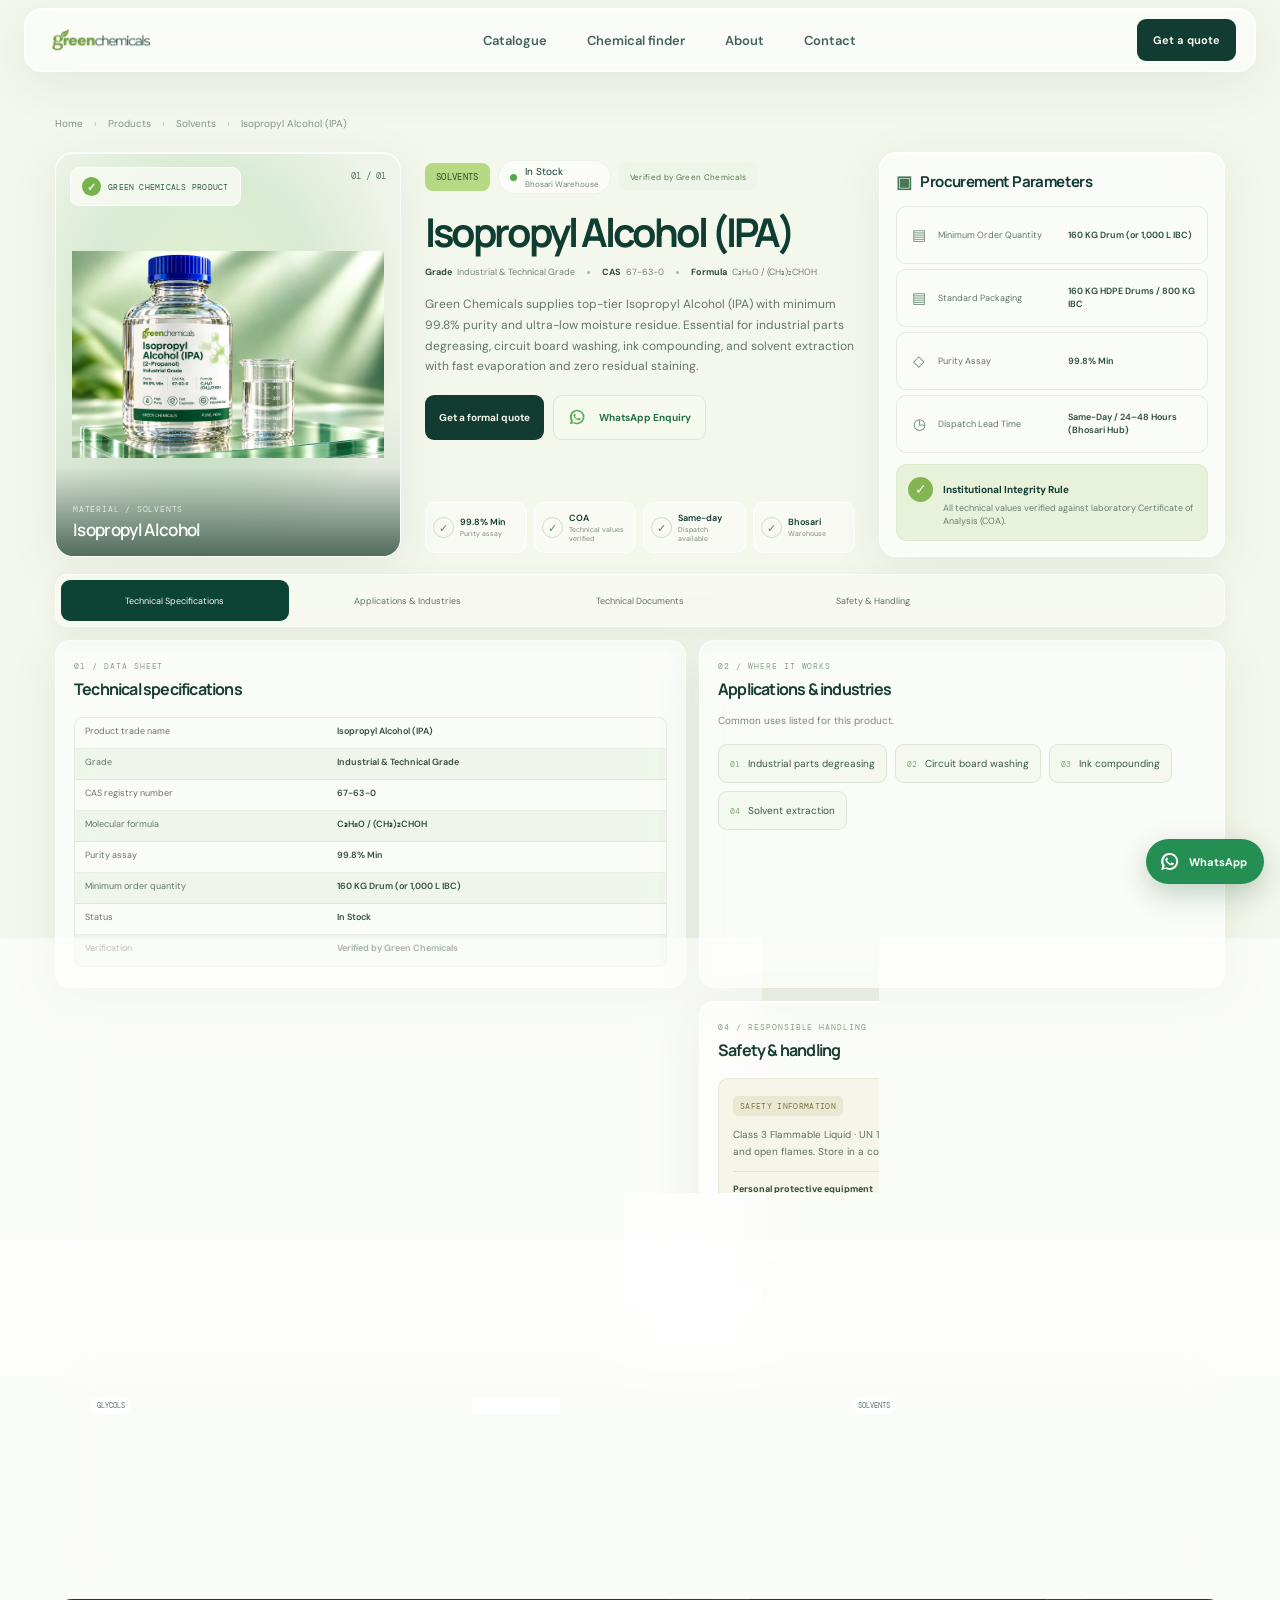
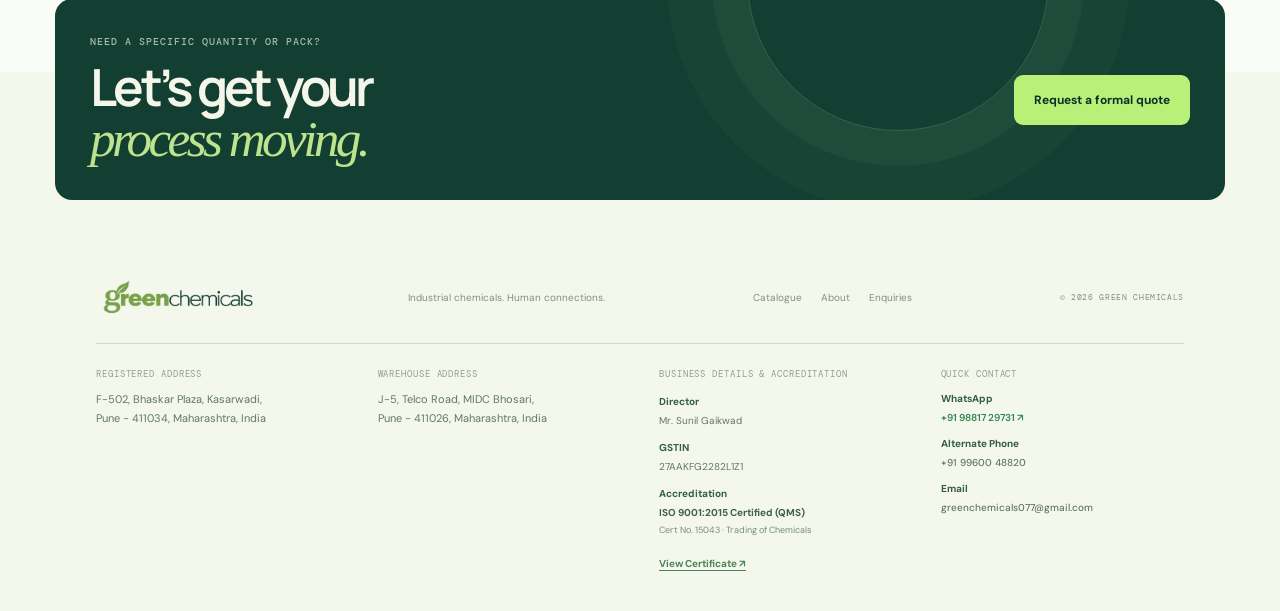
==== commit 4a06cf76: "Update product.html" ====
--- a/product.html
+++ b/product.html
@@ -2,6 +2,14 @@
 <html lang="en">
 
 <head>
+
+  <script async src="https://www.googletagmanager.com/gtm.js?id=GTM-MRXPGJWL"></script>
+<script>
+  window.dataLayer = window.dataLayer || [];
+  function gtag(){dataLayer.push(arguments);}
+  gtag('js', new Date());
+</script>
+  
   <meta charset="utf-8">
   <meta name="viewport" content="width=device-width, initial-scale=1">
   <meta name="theme-color" content="#f4f7ec">
--- a/style.css
+++ b/style.css
@@ -3,7 +3,7 @@
 .site-header{position:fixed;z-index:100;top:14px;left:50%;transform:translateX(-50%);width:min(1320px,calc(100% - 48px));height:64px;border-radius:18px;padding:0 19px 0 22px;display:flex;align-items:center;justify-content:space-between;transition:top .35s var(--ease),background .35s}.site-header.scrolled{top:8px;background:rgba(248,250,241,.86)}.brand{display:inline-flex;align-items:center;gap:10px;font:800 16px var(--display);letter-spacing:-.8px}.brand-light{font-weight:500;opacity:.62}.brand-mark{width:23px;height:25px;display:flex;align-items:center;gap:2px;transform:skew(-14deg)}.brand-mark i{display:block;width:5px;border-radius:5px;background:#87bd59}.brand-mark i:nth-child(1){height:13px;margin-top:8px}.brand-mark i:nth-child(2){height:22px}.brand-mark i:nth-child(3){height:16px;margin-top:5px}.main-nav{display:flex;gap:8px;align-items:center;font-size:13px;font-weight:600}.main-nav a{opacity:.8;color:#153d34;padding:7px 16px;border-radius:999px;transition:all .2s var(--ease);text-decoration:none}.main-nav a:hover{opacity:1;color:#0b3d32;background:rgba(232,241,226,.45)}.main-nav a.active{opacity:1;background:#e8f1e2;color:#1d6848;font-weight:700}.button{border:0;display:inline-flex;align-items:center;justify-content:center;gap:28px;min-height:50px;padding:0 20px;border-radius:9px;font-size:12px;font-weight:700;cursor:pointer;transition:transform .25s var(--ease),box-shadow .25s,background .25s}.button:hover{transform:translateY(-3px);box-shadow:0 12px 24px rgba(8,42,32,.17)}.button span{font-size:17px;font-weight:400}.button-dark{background:var(--ink);color:#f5f7ec}.button-dark:hover{background:#194d3e}.nav-cta{min-height:42px;padding:0 16px;gap:17px;font-size:11px}.button-glass{background:rgba(255,255,255,.45);border:1px solid rgba(255,255,255,.8);backdrop-filter:blur(12px)}.button-lime{background:var(--leaf);color:var(--ink-deep)}.button-lime:hover{background:#c9f590}.menu-toggle{display:none;background:none;border:0}
 .hero{position:relative;min-height:760px;height:min(890px,100svh);padding:150px max(calc((100vw - 1320px)/2),7.5vw) 56px;overflow:hidden;display:flex;align-items:center}.hero-copy{position:relative;z-index:4;width:57%;padding-bottom:24px}.eyebrow{font:500 10px var(--mono);letter-spacing:.1em;display:flex;align-items:center;gap:10px;margin:0 0 28px;color:#648073}.eyebrow>span:first-child:not(.status-dot){color:#a1b39f}.status-dot{display:inline-block;width:7px;height:7px;background:#80b84f;border-radius:50%;box-shadow:0 0 0 4px rgba(128,184,79,.15);animation:pulse 2s infinite}.hero h1{font:700 clamp(72px,10vw,146px)/.84 var(--display);letter-spacing:-.095em;margin:0 0 27px;position:relative;z-index:2}.hero h1 .headline-second{display:inline-block;margin-left:9.3vw}.hero h1 em,.section-heading h2 em,.finder h2 em,.quote-banner h2 em,.dialog-head h2 em{font-family:Georgia,serif;font-weight:400;letter-spacing:-.095em}.hero h1 em{color:#79a958}.hero-intro{font-size:15px;line-height:1.65;color:#53685c;max-width:350px;margin:0 0 26px 10vw}.hero-actions{display:flex;gap:11px;margin-left:10vw}.hero-foot{position:absolute;top:calc(100% + 44px);left:0;width:100%;display:flex;justify-content:space-between;border-top:1px solid var(--line);padding-top:13px;font:9px var(--mono);letter-spacing:.07em;color:#71867b}.hero-art{position:absolute;z-index:1;right:2.3%;top:8%;width:52%;height:90%;pointer-events:none}.hero-wash{position:absolute;border-radius:50%;filter:blur(2px);pointer-events:none}.wash-one{width:700px;height:700px;right:-2%;top:2%;background:radial-gradient(circle at 35% 35%,rgba(211,241,174,.82),rgba(202,237,214,.55) 42%,rgba(244,247,236,0) 72%)}.wash-two{width:420px;height:420px;right:23%;top:20%;background:radial-gradient(circle,rgba(246,247,205,.8),rgba(244,247,236,0) 68%);animation:breathe 7s ease-in-out infinite alternate}.orbit{position:absolute;border:1px solid rgba(36,110,74,.19);border-radius:50%;left:51%;top:48%;transform:translate(-50%,-50%) rotate(-22deg)}.orbit-a{width:490px;height:198px;animation:orbit 18s linear infinite}.orbit-b{width:410px;height:300px;transform:translate(-50%,-50%) rotate(55deg);animation:orbit 24s linear infinite reverse}.orbit-c{width:290px;height:290px;transform:translate(-50%,-50%);border-style:dashed;animation:orbit 40s linear infinite}.molecule{position:absolute;left:51%;top:48%;transform:translate(-50%,-50%);width:290px;height:290px}.atom{position:absolute;display:block;border-radius:50%;box-shadow:inset -12px -16px 28px rgba(36,92,54,.14),inset 8px 9px 16px rgba(255,255,255,.96),0 18px 35px rgba(56,110,67,.13);background:linear-gradient(135deg,rgba(255,255,255,.93),rgba(188,228,172,.61))}.atom-large{width:152px;height:152px;left:67px;top:68px;background:radial-gradient(circle at 30% 26%,#fff 0,#edf6df 24%,#a9d187 85%)}.atom-mid{width:73px;height:73px;left:0;top:8px;background:linear-gradient(140deg,#fff,#c9ebd1 80%)}.atom-small{width:47px;height:47px;right:0;bottom:27px;background:linear-gradient(135deg,#fff,#dbecad 82%)}.bond{position:absolute;height:10px;transform-origin:left center;border-radius:99px;background:linear-gradient(90deg,rgba(110,166,111,.24),rgba(255,255,255,.8),rgba(110,166,111,.15));box-shadow:0 2px 5px rgba(42,89,57,.08);z-index:-1}.bond-one{width:115px;left:53px;top:66px;transform:rotate(34deg)}.bond-two{width:112px;left:177px;top:180px;transform:rotate(-39deg)}.molecule-side{left:85%;top:29%;transform:scale(.48);opacity:.63;animation:float 8s ease-in-out infinite}.hero-glass-label{position:absolute;left:10%;bottom:18%;z-index:4;display:flex;align-items:center;gap:13px;padding:13px 17px;border-radius:13px;min-width:215px;animation:float 7s ease-in-out infinite}.label-icon{width:32px;height:32px;border-radius:10px;display:grid;place-items:center;background:#dbefc3;color:#64934e;font-size:18px}.hero-glass-label b,.hero-glass-label small{display:block}.hero-glass-label b{font-size:11px}.hero-glass-label small{font-size:10px;color:#799083;margin-top:3px}.label-arrow{margin-left:auto;font-size:17px}.hero-index{position:absolute;right:12%;bottom:13%;font:11px var(--mono)}.hero-index span{color:#91a399}.scroll-cue{position:absolute;z-index:3;bottom:0;left:7.5%;display:flex;align-items:center;gap:11px;font:9px var(--mono);letter-spacing:.08em;color:#71867b}.scroll-line{width:34px;height:1px;background:#78927f;position:relative;overflow:hidden}.scroll-line:after{content:'';position:absolute;inset:0;background:#b8f078;animation:slide 1.7s infinite}.hero-orbit-text{position:absolute;z-index:3;right:5%;top:13%;font:9px/1.8 var(--mono);letter-spacing:.14em;text-align:right;color:#7c9786;opacity:.6}
 .trust-strip{min-height:140px;background:#e8eee0;display:flex;align-items:center;justify-content:space-between;padding:24px max(calc((100vw - 1320px)/2),7.5vw);gap:30px;position:relative;z-index:4}.trust-label,.trust-stat small{font:9px/1.6 var(--mono);letter-spacing:.07em}.trust-label{color:#476657}.trust-label span{color:#99aa9c}.trust-stat{display:flex;flex-direction:column;gap:4px}.trust-stat strong{font:700 26px var(--display);letter-spacing:-1.5px}.trust-stat strong span{color:#83b55d}.trust-stat small{color:#7e9385}.trust-note{font:600 17px/1.25 var(--display);color:#3f5c49;letter-spacing:-.03em;transform:none}.trust-note span,.trust-note i{font-style:normal;color:#6b9a4c;font-weight:700}
-.section-pad{padding:120px max(calc((100vw - 1320px)/2),7.5vw)}.catalogue{position:relative}.section-heading{display:flex;align-items:flex-end;justify-content:space-between;gap:32px;margin-bottom:48px}.section-heading .eyebrow{margin-bottom:21px}.about-copy .eyebrow{margin:0 0 12px;font:700 14px/1.4 var(--body);letter-spacing:.015em;color:#617969}.section-heading .eyebrow span,.about-copy .eyebrow span,.finder .eyebrow span,.quote-banner .eyebrow span{color:#9bad9e}.section-heading h2,.finder h2,.quote-banner h2{font:650 clamp(50px,6vw,82px)/.93 var(--display);letter-spacing:-.075em;margin:0}.section-heading h2 em{color:#79a958}.section-aside{max-width:520px;color:#6b7c70;font-size:13.5px;line-height:1.65;margin:0 0 4px 0}.catalogue-tools{display:flex;flex-direction:column;gap:23px;margin-bottom:26px}.search-box{height:48px;max-width:440px;width:100%;border-radius:11px;display:flex;align-items:center;gap:12px;padding:0 14px;color:#829487}.search-box>span{font-size:23px;line-height:1}.search-box input{border:0;background:none;outline:none;flex:1;min-width:0;color:var(--ink);font-size:12px}.search-box input::placeholder{color:#95a49a}.search-box kbd{font:10px var(--mono);padding:4px 7px;border:1px solid var(--line);border-radius:4px}.filter-chips{display:flex;gap:7px;flex-wrap:wrap}.chip{border:1px solid var(--line);background:transparent;border-radius:99px;padding:9px 14px;font-size:10px;color:#65796e;cursor:pointer;transition:.2s}.chip:hover,.chip.active{background:var(--ink);color:#f4f7ec;border-color:var(--ink)}.chip span{color:#a6d17c;margin-left:4px}.product-grid{display:grid;grid-template-columns:repeat(4,1fr);gap:14px}.product-card{--hue:106;position:relative;min-height:310px;padding:15px 16px 16px;border-radius:14px;background:rgba(255,255,255,.62);border:1px solid rgba(255,255,255,.9);box-shadow:0 7px 25px rgba(36,65,48,.035);overflow:hidden;display:flex;flex-direction:column;transition:transform .45s var(--ease),box-shadow .4s,border-color .4s;isolation:isolate}.product-card:hover{transform:translateY(-7px) rotateX(1deg);box-shadow:0 22px 44px rgba(37,78,48,.13);border-color:rgba(146,192,119,.65)}.card-art{position:relative;flex:1;min-height:175px;margin:-2px -3px 12px;border-radius:10px;overflow:hidden;background:radial-gradient(ellipse at 46% 42%,hsl(var(--hue) 55% 89%),transparent 64%),linear-gradient(150deg,#f8f9f1,#e8f0df)}.card-art:before,.card-art:after{content:'';position:absolute;border:1px solid hsla(var(--hue),32%,52%,.21);border-radius:50%;left:50%;top:50%;transform:translate(-50%,-50%) rotate(-27deg)}.card-art:before{width:195px;height:78px}.card-art:after{width:150px;height:150px;transform:translate(-50%,-50%) rotate(24deg)}.art-orb{position:absolute;width:74px;height:74px;left:calc(50% - 37px);top:calc(50% - 37px);border-radius:50%;background:radial-gradient(circle at 34% 29%,#fff 1%,hsla(var(--hue),54%,83%,.94) 37%,hsla(var(--hue),39%,63%,.48) 100%);box-shadow:inset -9px -13px 20px rgba(40,80,51,.11),inset 7px 7px 14px rgba(255,255,255,.96),0 14px 25px hsla(var(--hue),35%,45%,.14);transition:transform .65s var(--ease)}.product-card:hover .art-orb{transform:scale(1.23) translateY(-5px)}.art-orb.orb-2{width:39px;height:39px;left:calc(50% + 28px);top:calc(50% - 52px);opacity:.72}.art-orb.orb-3{width:25px;height:25px;left:calc(50% - 51px);top:calc(50% + 31px);opacity:.65}.card-number{position:absolute;top:12px;left:13px;font:9px var(--mono);color:#82978a;z-index:2}.card-category{position:absolute;right:11px;top:11px;z-index:2;font:8px var(--mono);color:#708578;border:1px solid rgba(60,95,70,.14);background:rgba(255,255,255,.5);padding:5px 7px;border-radius:99px}.product-card h3{font:650 15px/1.2 var(--display);letter-spacing:-.04em;margin:0 0 4px}.product-card .product-alias{font:10px var(--mono);color:#84958a;margin-bottom:9px}.card-bottom{display:flex;justify-content:space-between;align-items:center}.card-supply{font-size:9px;color:#84958a}.card-quote{font-size:10px;color:#487652;font-weight:700;border:0;background:transparent;padding:8px 0 8px 8px;cursor:pointer}.card-quote span{font-size:14px;margin-left:6px}.empty-state{grid-column:1/-1;padding:60px;text-align:center;color:#738378}.catalogue-bottom{display:flex;justify-content:space-between;padding-top:22px;margin-top:20px;border-top:1px solid var(--line);font:10px var(--mono);color:#829187}.text-link{border:0;background:none;padding:0;color:#4c8355;font-weight:700;cursor:pointer}.text-link i{font-style:normal;margin-left:8px}
+.section-pad{padding:120px max(calc((100vw - 1320px)/2),7.5vw)}.catalogue{position:relative}.section-heading{display:flex;align-items:flex-end;justify-content:space-between;gap:32px;margin-bottom:48px}.section-heading .eyebrow{margin-bottom:21px}.about-copy .eyebrow{margin:0 0 12px;font:700 14px/1.4 var(--body);letter-spacing:.015em;color:#617969}.section-heading .eyebrow span,.about-copy .eyebrow span,.finder .eyebrow span,.quote-banner .eyebrow span{color:#9bad9e}.section-heading h2,.finder h2,.quote-banner h2{font:650 clamp(50px,6vw,82px)/.93 var(--display);letter-spacing:-.075em;margin:0}.section-heading h2 em{color:#79a958}.section-aside{max-width:760px;color:#6b7c70;font-size:13.5px;line-height:1.65;margin:0 0 4px 0}.catalogue-tools{display:flex;flex-direction:column;gap:23px;margin-bottom:26px}.search-box{height:48px;max-width:440px;width:100%;border-radius:11px;display:flex;align-items:center;gap:12px;padding:0 14px;color:#829487}.search-box>span{font-size:23px;line-height:1}.search-box input{border:0;background:none;outline:none;flex:1;min-width:0;color:var(--ink);font-size:12px}.search-box input::placeholder{color:#95a49a}.search-box kbd{font:10px var(--mono);padding:4px 7px;border:1px solid var(--line);border-radius:4px}.filter-chips{display:flex;gap:7px;flex-wrap:wrap}.chip{border:1px solid var(--line);background:transparent;border-radius:99px;padding:9px 14px;font-size:10px;color:#65796e;cursor:pointer;transition:.2s}.chip:hover,.chip.active{background:var(--ink);color:#f4f7ec;border-color:var(--ink)}.chip span{color:#a6d17c;margin-left:4px}.product-grid{display:grid;grid-template-columns:repeat(4,1fr);gap:14px}.product-card{--hue:106;position:relative;min-height:310px;padding:15px 16px 16px;border-radius:14px;background:rgba(255,255,255,.62);border:1px solid rgba(255,255,255,.9);box-shadow:0 7px 25px rgba(36,65,48,.035);overflow:hidden;display:flex;flex-direction:column;transition:transform .45s var(--ease),box-shadow .4s,border-color .4s;isolation:isolate}.product-card:hover{transform:translateY(-7px) rotateX(1deg);box-shadow:0 22px 44px rgba(37,78,48,.13);border-color:rgba(146,192,119,.65)}.card-art{position:relative;flex:1;min-height:175px;margin:-2px -3px 12px;border-radius:10px;overflow:hidden;background:radial-gradient(ellipse at 46% 42%,hsl(var(--hue) 55% 89%),transparent 64%),linear-gradient(150deg,#f8f9f1,#e8f0df)}.card-art:before,.card-art:after{content:'';position:absolute;border:1px solid hsla(var(--hue),32%,52%,.21);border-radius:50%;left:50%;top:50%;transform:translate(-50%,-50%) rotate(-27deg)}.card-art:before{width:195px;height:78px}.card-art:after{width:150px;height:150px;transform:translate(-50%,-50%) rotate(24deg)}.art-orb{position:absolute;width:74px;height:74px;left:calc(50% - 37px);top:calc(50% - 37px);border-radius:50%;background:radial-gradient(circle at 34% 29%,#fff 1%,hsla(var(--hue),54%,83%,.94) 37%,hsla(var(--hue),39%,63%,.48) 100%);box-shadow:inset -9px -13px 20px rgba(40,80,51,.11),inset 7px 7px 14px rgba(255,255,255,.96),0 14px 25px hsla(var(--hue),35%,45%,.14);transition:transform .65s var(--ease)}.product-card:hover .art-orb{transform:scale(1.23) translateY(-5px)}.art-orb.orb-2{width:39px;height:39px;left:calc(50% + 28px);top:calc(50% - 52px);opacity:.72}.art-orb.orb-3{width:25px;height:25px;left:calc(50% - 51px);top:calc(50% + 31px);opacity:.65}.card-number{position:absolute;top:12px;left:13px;font:9px var(--mono);color:#82978a;z-index:2}.card-category{position:absolute;right:11px;top:11px;z-index:2;font:8px var(--mono);color:#708578;border:1px solid rgba(60,95,70,.14);background:rgba(255,255,255,.5);padding:5px 7px;border-radius:99px}.product-card h3{font:650 15px/1.2 var(--display);letter-spacing:-.04em;margin:0 0 4px}.product-card .product-alias{font:10px var(--mono);color:#84958a;margin-bottom:9px}.card-bottom{display:flex;justify-content:space-between;align-items:center}.card-supply{font-size:9px;color:#84958a}.card-quote{font-size:10px;color:#487652;font-weight:700;border:0;background:transparent;padding:8px 0 8px 8px;cursor:pointer}.card-quote span{font-size:14px;margin-left:6px}.empty-state{grid-column:1/-1;padding:60px;text-align:center;color:#738378}.catalogue-bottom{display:flex;justify-content:space-between;padding-top:22px;margin-top:20px;border-top:1px solid var(--line);font:10px var(--mono);color:#829187}.text-link{border:0;background:none;padding:0;color:#4c8355;font-weight:700;cursor:pointer}.text-link i{font-style:normal;margin-left:8px}
 .finder{position:relative;overflow:hidden;background:var(--ink-deep);color:#f3f5e9;min-height:565px;padding-top:93px;padding-bottom:70px}.finder-content{position:relative;z-index:2}.eyebrow-light{color:#a8bba9}.finder-grid{display:grid;grid-template-columns:1fr 1fr;gap:12%;align-items:center}.finder h2{font-size:clamp(54px,7vw,88px)}.finder h2 em{color:var(--leaf)}.finder-lead{font-size:13px;line-height:1.65;color:#b7c8b8;max-width:315px;margin:24px 0 25px}.application-list{padding-top:15px}.mono-label{font:9px var(--mono);letter-spacing:.12em;color:#9bb19e;margin:0 0 14px}.application-list button{width:100%;display:flex;align-items:center;gap:17px;text-align:left;background:none;border:0;border-bottom:1px solid rgba(230,245,223,.16);color:#eff4e8;padding:14px 1px;font:500 15px var(--display);cursor:pointer;transition:padding .3s var(--ease),color .3s}.application-list button:hover{padding-left:11px;color:var(--leaf)}.application-list button span{font:9px var(--mono);color:#88a88b}.application-list button b{margin-left:auto;font-weight:400;font-size:17px;color:#a9bd9e}.finder-orb{position:absolute;border-radius:50%;pointer-events:none}.orb-a{width:660px;height:660px;right:-14%;top:-47%;background:radial-gradient(circle at 32% 38%,rgba(119,165,80,.28),rgba(82,136,83,.08) 45%,transparent 68%);border:1px solid rgba(190,221,175,.13);box-shadow:inset 0 0 90px rgba(158,201,126,.07)}.orb-b{width:350px;height:350px;left:-10%;bottom:-45%;border:1px solid rgba(190,221,175,.13);box-shadow:0 0 0 40px rgba(190,221,175,.025),0 0 0 90px rgba(190,221,175,.02)}.finder-bottom,.banner-footer{position:absolute;bottom:0;left:7.5%;right:7.5%;padding:14px 0;border-top:1px solid rgba(230,245,223,.17);display:flex;justify-content:space-between;font:8px var(--mono);letter-spacing:.09em;color:#9ab09d}
 .about{position:relative;display:block;width:100%}.about-reveal{opacity:1;transform:none}.js-reveal-ready .about-reveal{opacity:0;transform:translateY(16px);transition:opacity .65s var(--ease),transform .65s var(--ease)}.js-reveal-ready .about-reveal.visible,.js-reveal-ready .about-reveal:focus-within{opacity:1;transform:translateY(0)}
 .quote-banner{position:relative;min-height:580px;padding:90px 7.5% 65px;background:radial-gradient(ellipse at 85% 15%,rgba(142,216,98,.18),transparent 45%),radial-gradient(ellipse at 15% 85%,rgba(45,115,75,.3),transparent 52%),linear-gradient(145deg,#0e261a 0%,#153826 48%,#0b1f15 100%);color:#f8f6e9;overflow:hidden;isolation:isolate}.quote-banner .status-dot{box-shadow:0 0 0 4px rgba(162,228,102,.25)}.banner-mark{position:absolute;right:6%;top:6%;font:800 clamp(180px,26vw,380px)/.8 var(--display);letter-spacing:-.13em;color:rgba(220,243,183,.06);transform:rotate(-12deg);pointer-events:none;user-select:none}.banner-shape{position:absolute;border:1px solid rgba(239,246,221,.18);border-radius:50%;pointer-events:none}.shape-left{width:560px;height:220px;left:-4%;top:28%;transform:rotate(-28deg)}.shape-right{width:430px;height:380px;left:4%;top:14%;transform:rotate(40deg);border-style:dashed}.banner-footer{position:absolute;bottom:22px;left:7.5%;right:7.5%;display:flex;justify-content:space-between;padding-top:14px;border-top:1px solid rgba(239,246,221,.18);font:9px var(--mono);letter-spacing:.08em;color:#b4ccb8}
